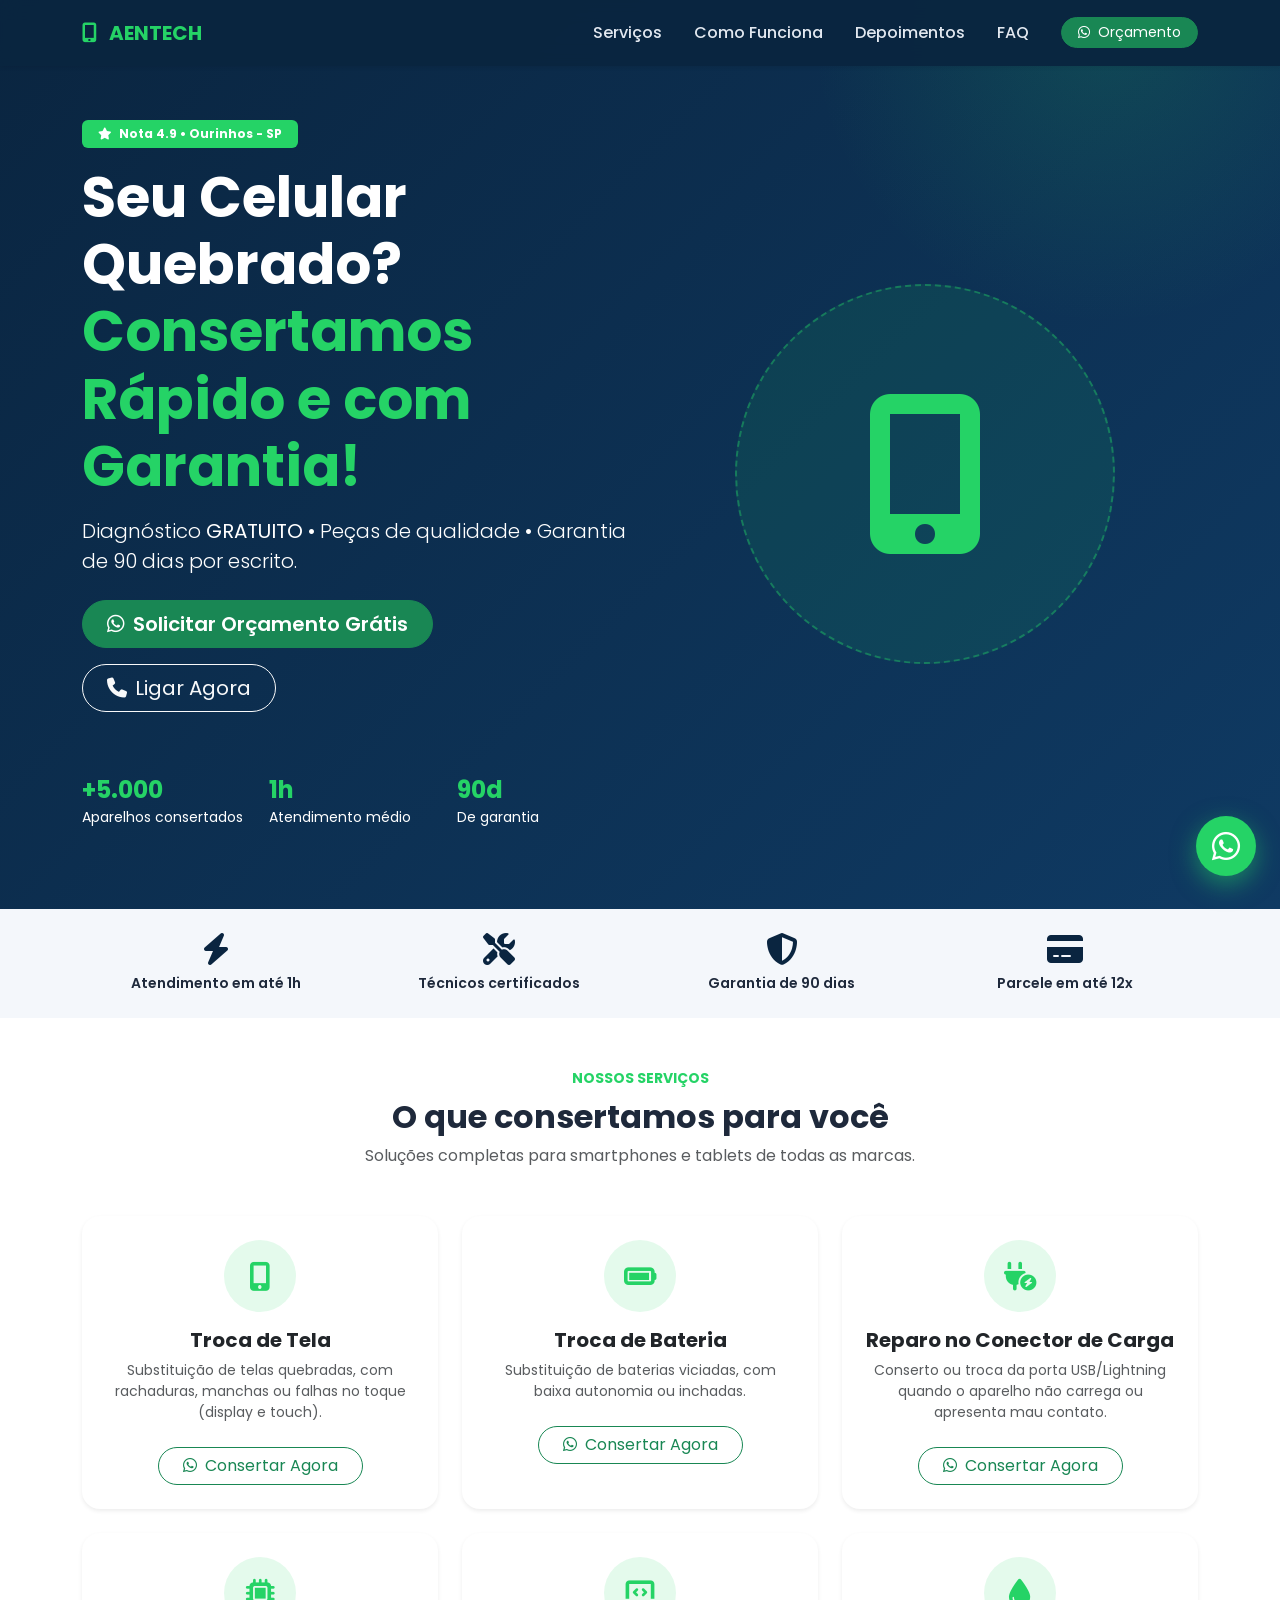
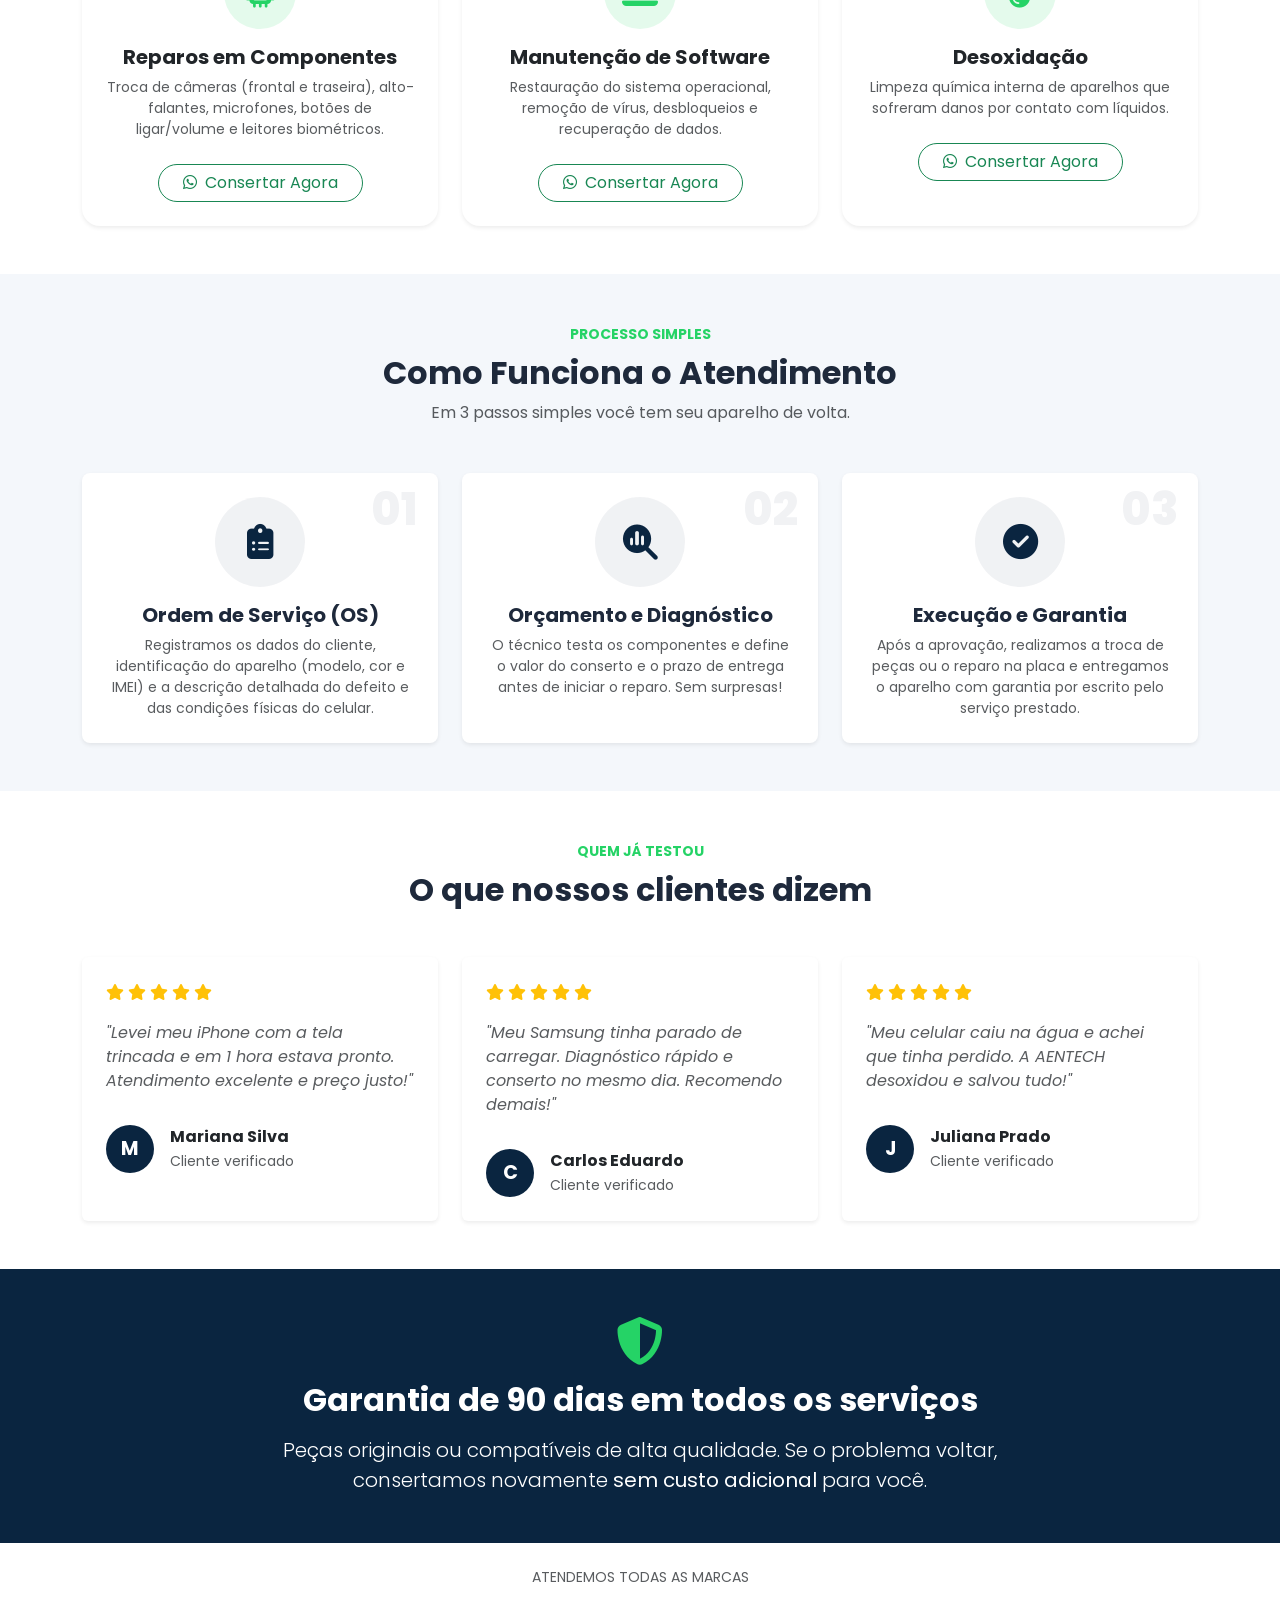
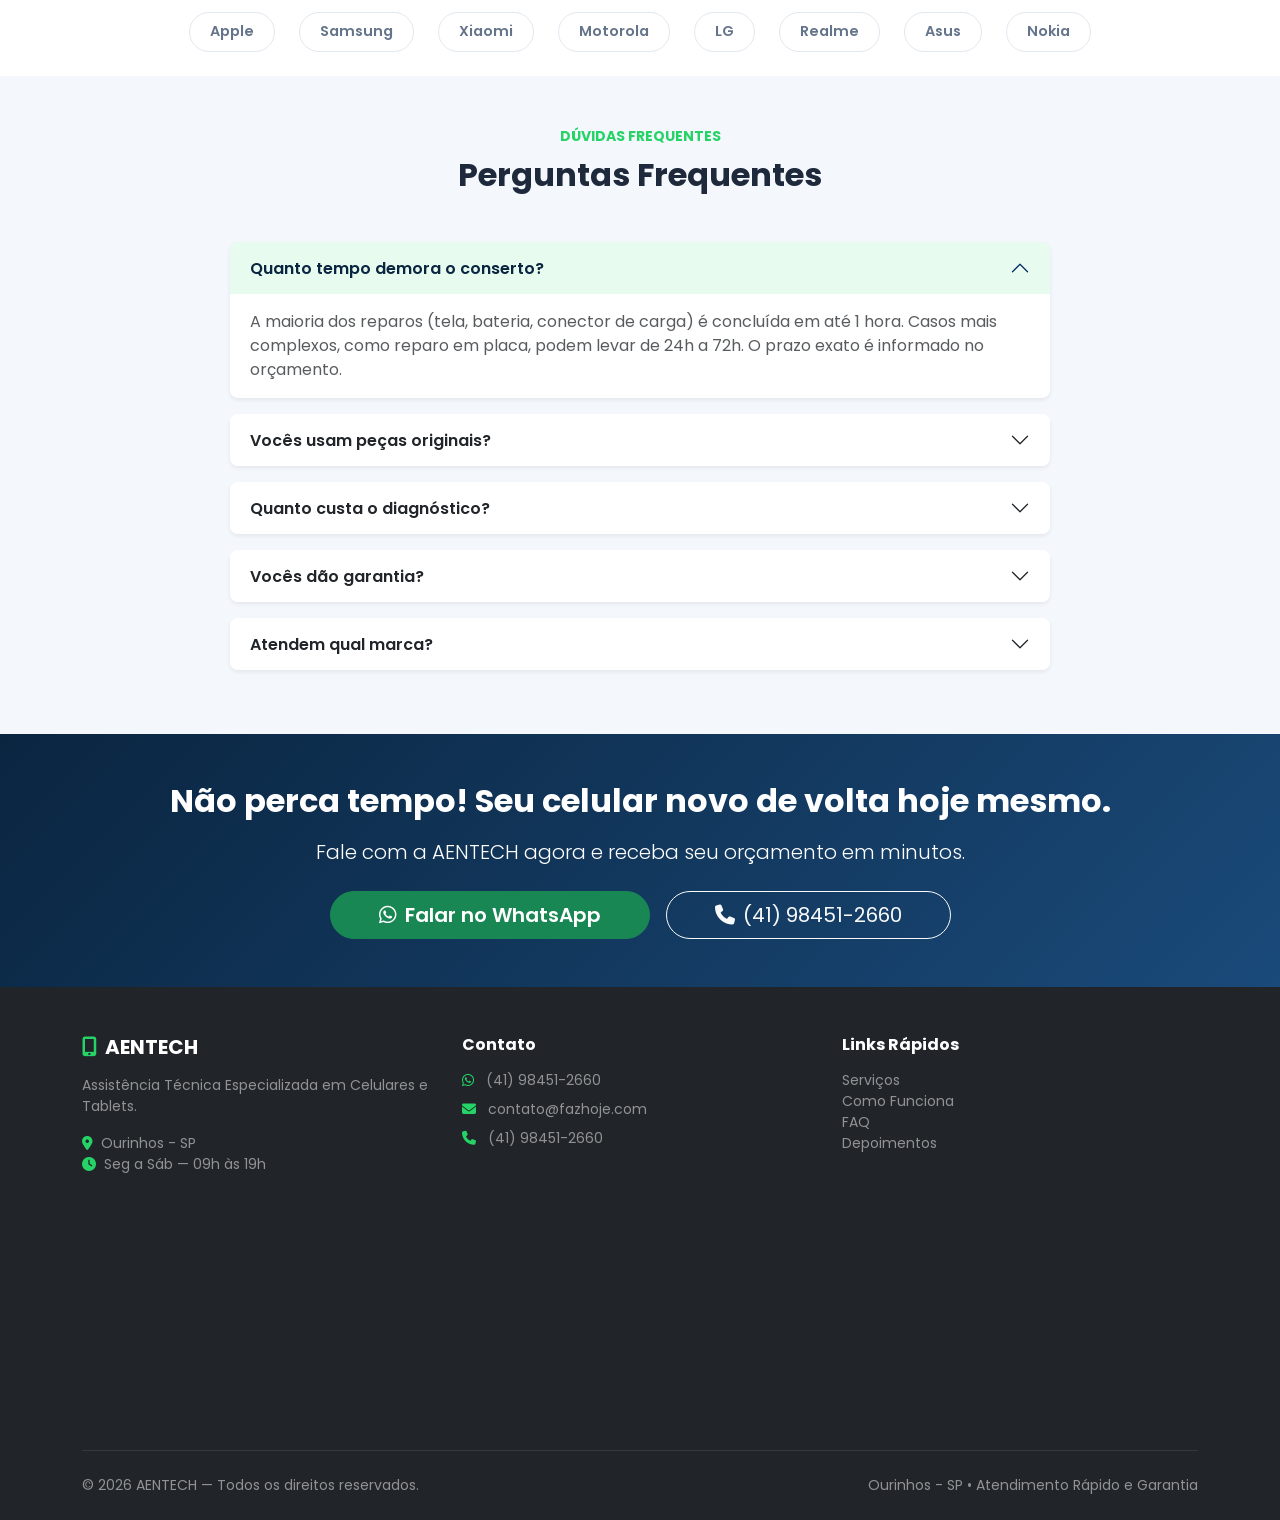
==== index.html @ 378bb0b7 "Refatoração para páginas estáticas simples em HTML5, CSS3 e JavaScript" ====
<!DOCTYPE html>
<html lang="pt-BR">
<head>
    <meta charset="UTF-8">
    <meta name="viewport" content="width=device-width, initial-scale=1.0">
    <title>AENTECH — Assistência Técnica de Celulares em Ourinhos - SP</title>
    <meta name="description" content="Conserto de celulares e tablets em Ourinhos - SP. Troca de tela em até 1h, bateria, conector de carga e reparos com diagnóstico grátis e garantia de 90 dias. Fale no WhatsApp!">
    <meta name="keywords" content="assistência técnica celulares Ourinhos, conserto de celular Ourinhos SP, troca de tela celular Ourinhos, conserto iPhone Ourinhos, conserto Samsung Ourinhos, conserto Motorola Xiaomi Ourinhos, reparo conector carga, desoxidação celular, AENTECH, fazhoje">
    <meta name="author" content="AENTECH">
    <meta name="robots" content="index, follow, max-image-preview:large, max-snippet:-1, max-video-preview:-1">

    <!-- Canonical URL -->
    <link rel="canonical" href="https://fazhoje.com/">

    <!-- Geo Tags para Busca Local -->
    <meta name="geo.region" content="BR-SP">
    <meta name="geo.placename" content="Ourinhos">
    <meta name="geo.position" content="-22.9794;-49.8706">
    <meta name="ICBM" content="-22.9794, -49.8706">

    <!-- Open Graph (WhatsApp, Facebook, LinkedIn) -->
    <meta property="og:type" content="website">
    <meta property="og:site_name" content="AENTECH">
    <meta property="og:title" content="AENTECH — Assistência Técnica de Celulares em Ourinhos - SP">
    <meta property="og:description" content="Conserto de celulares e tablets em Ourinhos - SP. Troca de tela em até 1h, troca de bateria, conector e mais. Diagnóstico grátis e garantia de 90 dias.">
    <meta property="og:url" content="https://fazhoje.com/">
    <meta property="og:locale" content="pt_BR">
    <meta property="og:image" content="https://fazhoje.com/static/og-brand.png">
    <meta property="og:image:secure_url" content="https://fazhoje.com/static/og-brand.png">
    <meta property="og:image:type" content="image/png">
    <meta property="og:image:width" content="1200">
    <meta property="og:image:height" content="630">
    <meta property="og:image:alt" content="AENTECH — Assistência Técnica Especializada em Ourinhos - SP">

    <!-- Twitter Card -->
    <meta name="twitter:card" content="summary_large_image">
    <meta name="twitter:title" content="AENTECH — Assistência Técnica de Celulares em Ourinhos - SP">
    <meta name="twitter:description" content="Conserto de celulares e tablets em Ourinhos - SP. Diagnóstico grátis e garantia de 90 dias por escrito.">
    <meta name="twitter:image" content="https://fazhoje.com/static/og-brand.png">
    <meta name="twitter:image:alt" content="AENTECH — Celulares e Tablets em Ourinhos">

    <!-- Favicon & Mobile Web App Icons -->
    <link rel="shortcut icon" href="./static/favicon.ico" type="image/x-icon">
    <link rel="icon" type="image/png" sizes="32x32" href="./static/favicon-32x32.png">
    <link rel="icon" type="image/png" sizes="16x16" href="./static/favicon-16x16.png">
    <link rel="apple-touch-icon" sizes="180x180" href="./static/apple-touch-icon.png">
    <link rel="manifest" href="./site.webmanifest">
    <meta name="theme-color" content="#0A2540">
    <meta name="apple-mobile-web-app-capable" content="yes">
    <meta name="apple-mobile-web-app-status-bar-style" content="black-translucent">

    <!-- CSS Preconnect & External CDNs -->
    <link rel="preconnect" href="https://fonts.googleapis.com">
    <link rel="preconnect" href="https://fonts.gstatic.com" crossorigin>
    <link rel="preconnect" href="https://cdn.jsdelivr.net">
    <link rel="preconnect" href="https://cdnjs.cloudflare.com">

    <!-- Bootstrap 5 -->
    <link href="https://cdn.jsdelivr.net/npm/bootstrap@5.3.3/dist/css/bootstrap.min.css" rel="stylesheet">
    <!-- Font Awesome -->
    <link rel="stylesheet" href="https://cdnjs.cloudflare.com/ajax/libs/font-awesome/6.5.2/css/all.min.css">
    <!-- Google Fonts -->
    <link href="https://fonts.googleapis.com/css2?family=Poppins:wght@300;400;500;600;700;800&display=swap" rel="stylesheet">
    <!-- CSS custom -->
    <link rel="stylesheet" href="./static/css/style.css">

    <!-- Schema.org JSON-LD para SEO Estruturado (LocalBusiness + FAQPage) -->
    <script type="application/ld+json">
    {
      "@context": "https://schema.org",
      "@graph": [
        {
          "@type": "LocalBusiness",
          "@id": "https://fazhoje.com/#localbusiness",
          "name": "AENTECH",
          "alternateName": "AENTECH Assistência Técnica",
          "url": "https://fazhoje.com/",
          "logo": "https://fazhoje.com/static/og-brand.png",
          "image": "https://fazhoje.com/static/og-brand.png",
          "description": "Assistência técnica especializada em conserto e manutenção de celulares e tablets em Ourinhos - SP. Troca de tela, bateria, conector de carga e reparos com garantia de 90 dias.",
          "telephone": "+5541984512660",
          "email": "contato@fazhoje.com",
          "priceRange": "$$",
          "address": {
            "@type": "PostalAddress",
            "addressLocality": "Ourinhos",
            "addressRegion": "SP",
            "addressCountry": "BR"
          },
          "geo": {
            "@type": "GeoCoordinates",
            "latitude": -22.9794,
            "longitude": -49.8706
          },
          "openingHoursSpecification": [
            {
              "@type": "OpeningHoursSpecification",
              "dayOfWeek": ["Monday", "Tuesday", "Wednesday", "Thursday", "Friday", "Saturday"],
              "opens": "09:00",
              "closes": "19:00"
            }
          ],
          "aggregateRating": {
            "@type": "AggregateRating",
            "ratingValue": "4.9",
            "reviewCount": "127",
            "bestRating": "5",
            "worstRating": "1"
          },
          "makesOffer": [
            {
              "@type": "Offer",
              "itemOffered": {
                "@type": "Service",
                "name": "Troca de Tela",
                "description": "Substituição de telas quebradas, com rachaduras, manchas ou falhas no toque (display e touch)."
              }
            },
            {
              "@type": "Offer",
              "itemOffered": {
                "@type": "Service",
                "name": "Troca de Bateria",
                "description": "Substituição de baterias viciadas, com baixa autonomia ou inchadas."
              }
            },
            {
              "@type": "Offer",
              "itemOffered": {
                "@type": "Service",
                "name": "Reparo no Conector de Carga",
                "description": "Conserto ou troca da porta USB/Lightning quando o aparelho não carrega ou apresenta mau contato."
              }
            },
            {
              "@type": "Offer",
              "itemOffered": {
                "@type": "Service",
                "name": "Reparos em Componentes",
                "description": "Troca de câmeras (frontal e traseira), alto-falantes, microfones, botões de ligar/volume e leitores biométricos."
              }
            },
            {
              "@type": "Offer",
              "itemOffered": {
                "@type": "Service",
                "name": "Manutenção de Software",
                "description": "Restauração do sistema operacional, remoção de vírus, desbloqueios e recuperação de dados."
              }
            },
            {
              "@type": "Offer",
              "itemOffered": {
                "@type": "Service",
                "name": "Desoxidação",
                "description": "Limpeza química interna de aparelhos que sofreram danos por contato com líquidos."
              }
            }
          ]
        },
        {
          "@type": "FAQPage",
          "@id": "https://fazhoje.com/#faq",
          "mainEntity": [
            {
              "@type": "Question",
              "name": "Quanto tempo demora o conserto?",
              "acceptedAnswer": {
                "@type": "Answer",
                "text": "A maioria dos reparos (tela, bateria, conector de carga) é concluída em até 1 hora. Casos mais complexos, como reparo em placa, podem levar de 24h a 72h. O prazo exato é informado no orçamento."
              }
            },
            {
              "@type": "Question",
              "name": "Vocês usam peças originais?",
              "acceptedAnswer": {
                "@type": "Answer",
                "text": "Trabalhamos com peças originais e compatíveis de alta qualidade. Você escolhe a melhor opção para o seu bolso durante o orçamento — sempre com transparência."
              }
            },
            {
              "@type": "Question",
              "name": "Quanto custa o diagnóstico?",
              "acceptedAnswer": {
                "@type": "Answer",
                "text": "O diagnóstico é GRATUITO. Só cobramos pelo reparo após sua aprovação do orçamento."
              }
            },
            {
              "@type": "Question",
              "name": "Vocês dão garantia?",
              "acceptedAnswer": {
                "@type": "Answer",
                "text": "Sim! Todos os serviços têm 90 dias de garantia por escrito. Se o problema voltar, consertamos novamente sem custo."
              }
            },
            {
              "@type": "Question",
              "name": "Atendem qual marca?",
              "acceptedAnswer": {
                "@type": "Answer",
                "text": "Atendemos todas as marcas: Apple, Samsung, Xiaomi, Motorola, LG, Realme, Asus e outras."
              }
            }
          ]
        }
      ]
    }
    </script>
</head>
<body>

<!-- ================= NAVBAR ================= -->
<header>
    <nav class="navbar navbar-expand-lg navbar-dark fixed-top shadow-sm" id="mainNav" aria-label="Navegação Principal">
        <div class="container">
            <a class="navbar-brand fw-bold" href="#home" aria-label="AENTECH Início">
                <i class="fas fa-mobile-screen-button text-brand-accent me-2" aria-hidden="true"></i>
                <span class="text-brand-accent">AENTECH</span>
            </a>
            <button class="navbar-toggler" type="button" data-bs-toggle="collapse" data-bs-target="#navMenu" aria-controls="navMenu" aria-expanded="false" aria-label="Alternar navegação">
                <span class="navbar-toggler-icon"></span>
            </button>
            <div class="collapse navbar-collapse" id="navMenu">
                <ul class="navbar-nav ms-auto mb-2 mb-lg-0 align-items-lg-center">
                    <li class="nav-item"><a class="nav-link" href="#servicos">Serviços</a></li>
                    <li class="nav-item"><a class="nav-link" href="#como-funciona">Como Funciona</a></li>
                    <li class="nav-item"><a class="nav-link" href="#depoimentos">Depoimentos</a></li>
                    <li class="nav-item"><a class="nav-link" href="#faq">FAQ</a></li>
                    <li class="nav-item ms-lg-3">
                        <a href="https://wa.me/5541984512660?text=Olá%20AENTECH!%20Preciso%20de%20um%20orçamento."
                           class="btn btn-success btn-sm rounded-pill px-3" target="_blank" rel="noopener noreferrer">
                            <i class="fab fa-whatsapp me-1" aria-hidden="true"></i> Orçamento
                        </a>
                    </li>
                </ul>
            </div>
        </div>
    </nav>
</header>

<main>
    <!-- ================= HERO ================= -->
    <section id="home" class="hero-section d-flex align-items-center">
        <div class="container">
            <div class="row align-items-center">
                <div class="col-lg-6 text-white hero-content">
                    <span class="badge bg-brand-accent mb-3 px-3 py-2">
                        <i class="fas fa-star me-1" aria-hidden="true"></i> Nota 4.9 • Ourinhos - SP
                    </span>
                    <h1 class="display-4 fw-bold mb-3">
                        Seu Celular Quebrado?<br>
                        <span class="text-brand-accent">Consertamos Rápido e com Garantia!</span>
                    </h1>
                    <p class="lead mb-4">
                        Diagnóstico <strong>GRATUITO</strong> • Peças de qualidade • Garantia de 90 dias por escrito.
                    </p>
                    <div class="d-flex flex-wrap gap-3">
                        <a href="https://wa.me/5541984512660?text=Olá%20AENTECH!%20Quero%20um%20orçamento%20grátis."
                           class="btn btn-success btn-lg rounded-pill px-4 fw-semibold" target="_blank" rel="noopener noreferrer">
                            <i class="fab fa-whatsapp me-2" aria-hidden="true"></i>Solicitar Orçamento Grátis
                        </a>
                        <a href="tel:+5541984512660" class="btn btn-outline-light btn-lg rounded-pill px-4">
                            <i class="fas fa-phone me-2" aria-hidden="true"></i>Ligar Agora
                        </a>
                    </div>
                    <div class="row mt-5 g-3 text-center text-md-start">
                        <div class="col-4">
                            <h4 class="fw-bold text-brand-accent mb-0">+5.000</h4>
                            <small>Aparelhos consertados</small>
                        </div>
                        <div class="col-4">
                            <h4 class="fw-bold text-brand-accent mb-0">1h</h4>
                            <small>Atendimento médio</small>
                        </div>
                        <div class="col-4">
                            <h4 class="fw-bold text-brand-accent mb-0">90d</h4>
                            <small>De garantia</small>
                        </div>
                    </div>
                </div>
                <div class="col-lg-6 text-center hero-illustration d-none d-lg-block">
                    <div class="hero-circle">
                        <i class="fas fa-mobile-screen-button" aria-hidden="true"></i>
                    </div>
                </div>
            </div>
        </div>
    </section>

    <!-- ================= BARRA DE DIFERENCIAIS ================= -->
    <section class="py-4 bg-brand-light">
        <div class="container">
            <div class="row text-center g-3">
                <div class="col-6 col-md-3">
                    <i class="fas fa-bolt fa-2x text-brand-primary mb-2" aria-hidden="true"></i>
                    <p class="mb-0 fw-semibold small">Atendimento em até 1h</p>
                </div>
                <div class="col-6 col-md-3">
                    <i class="fas fa-screwdriver-wrench fa-2x text-brand-primary mb-2" aria-hidden="true"></i>
                    <p class="mb-0 fw-semibold small">Técnicos certificados</p>
                </div>
                <div class="col-6 col-md-3">
                    <i class="fas fa-shield-halved fa-2x text-brand-primary mb-2" aria-hidden="true"></i>
                    <p class="mb-0 fw-semibold small">Garantia de 90 dias</p>
                </div>
                <div class="col-6 col-md-3">
                    <i class="fas fa-credit-card fa-2x text-brand-primary mb-2" aria-hidden="true"></i>
                    <p class="mb-0 fw-semibold small">Parcele em até 12x</p>
                </div>
            </div>
        </div>
    </section>

    <!-- ================= SERVIÇOS ================= -->
    <section id="servicos" class="py-5">
        <div class="container">
            <div class="text-center mb-5">
                <span class="text-brand-accent fw-bold text-uppercase small">Nossos Serviços</span>
                <h2 class="fw-bold mt-2">O que consertamos para você</h2>
                <p class="text-muted">Soluções completas para smartphones e tablets de todas as marcas.</p>
            </div>
            <div class="row g-4">
                <!-- Serviço 1 -->
                <div class="col-md-6 col-lg-4">
                    <div class="card service-card h-100 border-0 shadow-sm">
                        <div class="card-body p-4 text-center">
                            <div class="icon-circle mb-3 mx-auto">
                                <i class="fas fa-mobile-screen-button" aria-hidden="true"></i>
                            </div>
                            <h3 class="h5 fw-bold mb-2">Troca de Tela</h3>
                            <p class="text-muted small mb-4">Substituição de telas quebradas, com rachaduras, manchas ou falhas no toque (display e touch).</p>
                            <a href="https://wa.me/5541984512660?text=Ol%C3%A1%20AENTECH!%20Preciso%20trocar%20a%20tela%20do%20meu%20celular."
                               class="btn btn-outline-success rounded-pill px-4" target="_blank" rel="noopener noreferrer">
                                <i class="fab fa-whatsapp me-1" aria-hidden="true"></i> Consertar Agora
                            </a>
                        </div>
                    </div>
                </div>

                <!-- Serviço 2 -->
                <div class="col-md-6 col-lg-4">
                    <div class="card service-card h-100 border-0 shadow-sm">
                        <div class="card-body p-4 text-center">
                            <div class="icon-circle mb-3 mx-auto">
                                <i class="fas fa-battery-full" aria-hidden="true"></i>
                            </div>
                            <h3 class="h5 fw-bold mb-2">Troca de Bateria</h3>
                            <p class="text-muted small mb-4">Substituição de baterias viciadas, com baixa autonomia ou inchadas.</p>
                            <a href="https://wa.me/5541984512660?text=Ol%C3%A1%20AENTECH!%20Preciso%20trocar%20a%20bateria%20do%20meu%20celular."
                               class="btn btn-outline-success rounded-pill px-4" target="_blank" rel="noopener noreferrer">
                                <i class="fab fa-whatsapp me-1" aria-hidden="true"></i> Consertar Agora
                            </a>
                        </div>
                    </div>
                </div>

                <!-- Serviço 3 -->
                <div class="col-md-6 col-lg-4">
                    <div class="card service-card h-100 border-0 shadow-sm">
                        <div class="card-body p-4 text-center">
                            <div class="icon-circle mb-3 mx-auto">
                                <i class="fas fa-plug-circle-bolt" aria-hidden="true"></i>
                            </div>
                            <h3 class="h5 fw-bold mb-2">Reparo no Conector de Carga</h3>
                            <p class="text-muted small mb-4">Conserto ou troca da porta USB/Lightning quando o aparelho não carrega ou apresenta mau contato.</p>
                            <a href="https://wa.me/5541984512660?text=Ol%C3%A1%20AENTECH!%20Meu%20celular%20n%C3%A3o%20est%C3%A1%20carregando%20direito."
                               class="btn btn-outline-success rounded-pill px-4" target="_blank" rel="noopener noreferrer">
                                <i class="fab fa-whatsapp me-1" aria-hidden="true"></i> Consertar Agora
                            </a>
                        </div>
                    </div>
                </div>

                <!-- Serviço 4 -->
                <div class="col-md-6 col-lg-4">
                    <div class="card service-card h-100 border-0 shadow-sm">
                        <div class="card-body p-4 text-center">
                            <div class="icon-circle mb-3 mx-auto">
                                <i class="fas fa-microchip" aria-hidden="true"></i>
                            </div>
                            <h3 class="h5 fw-bold mb-2">Reparos em Componentes</h3>
                            <p class="text-muted small mb-4">Troca de câmeras (frontal e traseira), alto-falantes, microfones, botões de ligar/volume e leitores biométricos.</p>
                            <a href="https://wa.me/5541984512660?text=Ol%C3%A1%20AENTECH!%20Preciso%20de%20reparo%20em%20um%20componente%20do%20meu%20celular."
                               class="btn btn-outline-success rounded-pill px-4" target="_blank" rel="noopener noreferrer">
                                <i class="fab fa-whatsapp me-1" aria-hidden="true"></i> Consertar Agora
                            </a>
                        </div>
                    </div>
                </div>

                <!-- Serviço 5 -->
                <div class="col-md-6 col-lg-4">
                    <div class="card service-card h-100 border-0 shadow-sm">
                        <div class="card-body p-4 text-center">
                            <div class="icon-circle mb-3 mx-auto">
                                <i class="fas fa-laptop-code" aria-hidden="true"></i>
                            </div>
                            <h3 class="h5 fw-bold mb-2">Manutenção de Software</h3>
                            <p class="text-muted small mb-4">Restauração do sistema operacional, remoção de vírus, desbloqueios e recuperação de dados.</p>
                            <a href="https://wa.me/5541984512660?text=Ol%C3%A1%20AENTECH!%20Preciso%20de%20manuten%C3%A7%C3%A3o%20de%20software%20no%20meu%20celular."
                               class="btn btn-outline-success rounded-pill px-4" target="_blank" rel="noopener noreferrer">
                                <i class="fab fa-whatsapp me-1" aria-hidden="true"></i> Consertar Agora
                            </a>
                        </div>
                    </div>
                </div>

                <!-- Serviço 6 -->
                <div class="col-md-6 col-lg-4">
                    <div class="card service-card h-100 border-0 shadow-sm">
                        <div class="card-body p-4 text-center">
                            <div class="icon-circle mb-3 mx-auto">
                                <i class="fas fa-droplet" aria-hidden="true"></i>
                            </div>
                            <h3 class="h5 fw-bold mb-2">Desoxidação</h3>
                            <p class="text-muted small mb-4">Limpeza química interna de aparelhos que sofreram danos por contato com líquidos.</p>
                            <a href="https://wa.me/5541984512660?text=Ol%C3%A1%20AENTECH!%20Meu%20celular%20molhou,%20preciso%20de%20desoxida%C3%A7%C3%A3o."
                               class="btn btn-outline-success rounded-pill px-4" target="_blank" rel="noopener noreferrer">
                                <i class="fab fa-whatsapp me-1" aria-hidden="true"></i> Consertar Agora
                            </a>
                        </div>
                    </div>
                </div>
            </div>
        </div>
    </section>

    <!-- ================= COMO FUNCIONA ================= -->
    <section id="como-funciona" class="py-5 bg-brand-light">
        <div class="container">
            <div class="text-center mb-5">
                <span class="text-brand-accent fw-bold text-uppercase small">Processo Simples</span>
                <h2 class="fw-bold mt-2">Como Funciona o Atendimento</h2>
                <p class="text-muted">Em 3 passos simples você tem seu aparelho de volta.</p>
            </div>
            <div class="row g-4 position-relative">
                <div class="col-md-4">
                    <div class="step-card text-center p-4 h-100 bg-white rounded-3 shadow-sm position-relative">
                        <div class="step-number" aria-hidden="true">01</div>
                        <div class="icon-circle-lg mb-3 mx-auto">
                            <i class="fas fa-clipboard-list" aria-hidden="true"></i>
                        </div>
                        <h3 class="h5 fw-bold mb-2">Ordem de Serviço (OS)</h3>
                        <p class="text-muted small mb-0">Registramos os dados do cliente, identificação do aparelho (modelo, cor e IMEI) e a descrição detalhada do defeito e das condições físicas do celular.</p>
                    </div>
                </div>
                <div class="col-md-4">
                    <div class="step-card text-center p-4 h-100 bg-white rounded-3 shadow-sm position-relative">
                        <div class="step-number" aria-hidden="true">02</div>
                        <div class="icon-circle-lg mb-3 mx-auto">
                            <i class="fas fa-magnifying-glass-chart" aria-hidden="true"></i>
                        </div>
                        <h3 class="h5 fw-bold mb-2">Orçamento e Diagnóstico</h3>
                        <p class="text-muted small mb-0">O técnico testa os componentes e define o valor do conserto e o prazo de entrega antes de iniciar o reparo. Sem surpresas!</p>
                    </div>
                </div>
                <div class="col-md-4">
                    <div class="step-card text-center p-4 h-100 bg-white rounded-3 shadow-sm position-relative">
                        <div class="step-number" aria-hidden="true">03</div>
                        <div class="icon-circle-lg mb-3 mx-auto">
                            <i class="fas fa-circle-check" aria-hidden="true"></i>
                        </div>
                        <h3 class="h5 fw-bold mb-2">Execução e Garantia</h3>
                        <p class="text-muted small mb-0">Após a aprovação, realizamos a troca de peças ou o reparo na placa e entregamos o aparelho com garantia por escrito pelo serviço prestado.</p>
                    </div>
                </div>
            </div>
        </div>
    </section>

    <!-- ================= DEPOIMENTOS ================= -->
    <section id="depoimentos" class="py-5">
        <div class="container">
            <div class="text-center mb-5">
                <span class="text-brand-accent fw-bold text-uppercase small">Quem já testou</span>
                <h2 class="fw-bold mt-2">O que nossos clientes dizem</h2>
            </div>
            <div class="row g-4">
                <div class="col-md-4">
                    <div class="card border-0 shadow-sm h-100 p-4">
                        <div class="mb-3 text-warning" aria-label="Avaliação 5 estrelas">
                            <i class="fas fa-star" aria-hidden="true"></i>
                            <i class="fas fa-star" aria-hidden="true"></i>
                            <i class="fas fa-star" aria-hidden="true"></i>
                            <i class="fas fa-star" aria-hidden="true"></i>
                            <i class="fas fa-star" aria-hidden="true"></i>
                        </div>
                        <p class="text-muted fst-italic">"Levei meu iPhone com a tela trincada e em 1 hora estava pronto. Atendimento excelente e preço justo!"</p>
                        <div class="d-flex align-items-center mt-3">
                            <div class="avatar-circle me-3">M</div>
                            <div>
                                <strong class="d-block">Mariana Silva</strong>
                                <small class="text-muted">Cliente verificado</small>
                            </div>
                        </div>
                    </div>
                </div>
                <div class="col-md-4">
                    <div class="card border-0 shadow-sm h-100 p-4">
                        <div class="mb-3 text-warning" aria-label="Avaliação 5 estrelas">
                            <i class="fas fa-star" aria-hidden="true"></i>
                            <i class="fas fa-star" aria-hidden="true"></i>
                            <i class="fas fa-star" aria-hidden="true"></i>
                            <i class="fas fa-star" aria-hidden="true"></i>
                            <i class="fas fa-star" aria-hidden="true"></i>
                        </div>
                        <p class="text-muted fst-italic">"Meu Samsung tinha parado de carregar. Diagnóstico rápido e conserto no mesmo dia. Recomendo demais!"</p>
                        <div class="d-flex align-items-center mt-3">
                            <div class="avatar-circle me-3">C</div>
                            <div>
                                <strong class="d-block">Carlos Eduardo</strong>
                                <small class="text-muted">Cliente verificado</small>
                            </div>
                        </div>
                    </div>
                </div>
                <div class="col-md-4">
                    <div class="card border-0 shadow-sm h-100 p-4">
                        <div class="mb-3 text-warning" aria-label="Avaliação 5 estrelas">
                            <i class="fas fa-star" aria-hidden="true"></i>
                            <i class="fas fa-star" aria-hidden="true"></i>
                            <i class="fas fa-star" aria-hidden="true"></i>
                            <i class="fas fa-star" aria-hidden="true"></i>
                            <i class="fas fa-star" aria-hidden="true"></i>
                        </div>
                        <p class="text-muted fst-italic">"Meu celular caiu na água e achei que tinha perdido. A AENTECH desoxidou e salvou tudo!"</p>
                        <div class="d-flex align-items-center mt-3">
                            <div class="avatar-circle me-3">J</div>
                            <div>
                                <strong class="d-block">Juliana Prado</strong>
                                <small class="text-muted">Cliente verificado</small>
                            </div>
                        </div>
                    </div>
                </div>
            </div>
        </div>
    </section>

    <!-- ================= GARANTIA ================= -->
    <section class="py-5 bg-brand-primary text-white">
        <div class="container text-center">
            <i class="fas fa-shield-halved fa-3x text-brand-accent mb-3" aria-hidden="true"></i>
            <h2 class="fw-bold mb-3">Garantia de 90 dias em todos os serviços</h2>
            <p class="lead mb-0 mx-auto" style="max-width: 720px;">
                Peças originais ou compatíveis de alta qualidade. Se o problema voltar, consertamos novamente
                <strong>sem custo adicional</strong> para você.
            </p>
        </div>
    </section>

    <!-- ================= MARCAS ================= -->
    <section class="py-4" aria-label="Marcas atendidas">
        <div class="container">
            <p class="text-center text-muted small text-uppercase mb-4">Atendemos todas as marcas</p>
            <div class="d-flex flex-wrap justify-content-center gap-4">
                <span class="brand-pill">Apple</span>
                <span class="brand-pill">Samsung</span>
                <span class="brand-pill">Xiaomi</span>
                <span class="brand-pill">Motorola</span>
                <span class="brand-pill">LG</span>
                <span class="brand-pill">Realme</span>
                <span class="brand-pill">Asus</span>
                <span class="brand-pill">Nokia</span>
            </div>
        </div>
    </section>

    <!-- ================= FAQ ================= -->
    <section id="faq" class="py-5 bg-brand-light">
        <div class="container">
            <div class="text-center mb-5">
                <span class="text-brand-accent fw-bold text-uppercase small">Dúvidas Frequentes</span>
                <h2 class="fw-bold mt-2">Perguntas Frequentes</h2>
            </div>
            <div class="accordion mx-auto" id="faqAccordion" style="max-width: 820px;">
                <div class="accordion-item border-0 shadow-sm mb-3 rounded-3 overflow-hidden">
                    <h3 class="accordion-header" id="headingOne">
                        <button class="accordion-button fw-semibold" type="button" data-bs-toggle="collapse" data-bs-target="#faq1" aria-expanded="true" aria-controls="faq1">
                            Quanto tempo demora o conserto?
                        </button>
                    </h3>
                    <div id="faq1" class="accordion-collapse collapse show" aria-labelledby="headingOne" data-bs-parent="#faqAccordion">
                        <div class="accordion-body text-muted">
                            A maioria dos reparos (tela, bateria, conector de carga) é concluída em até 1 hora. Casos mais complexos, como reparo em placa, podem levar de 24h a 72h. O prazo exato é informado no orçamento.
                        </div>
                    </div>
                </div>

                <div class="accordion-item border-0 shadow-sm mb-3 rounded-3 overflow-hidden">
                    <h3 class="accordion-header" id="headingTwo">
                        <button class="accordion-button collapsed fw-semibold" type="button" data-bs-toggle="collapse" data-bs-target="#faq2" aria-expanded="false" aria-controls="faq2">
                            Vocês usam peças originais?
                        </button>
                    </h3>
                    <div id="faq2" class="accordion-collapse collapse" aria-labelledby="headingTwo" data-bs-parent="#faqAccordion">
                        <div class="accordion-body text-muted">
                            Trabalhamos com peças originais e compatíveis de alta qualidade. Você escolhe a melhor opção para o seu bolso durante o orçamento — sempre com transparência.
                        </div>
                    </div>
                </div>

                <div class="accordion-item border-0 shadow-sm mb-3 rounded-3 overflow-hidden">
                    <h3 class="accordion-header" id="headingThree">
                        <button class="accordion-button collapsed fw-semibold" type="button" data-bs-toggle="collapse" data-bs-target="#faq3" aria-expanded="false" aria-controls="faq3">
                            Quanto custa o diagnóstico?
                        </button>
                    </h3>
                    <div id="faq3" class="accordion-collapse collapse" aria-labelledby="headingThree" data-bs-parent="#faqAccordion">
                        <div class="accordion-body text-muted">
                            O diagnóstico é GRATUITO. Só cobramos pelo reparo após sua aprovação do orçamento.
                        </div>
                    </div>
                </div>

                <div class="accordion-item border-0 shadow-sm mb-3 rounded-3 overflow-hidden">
                    <h3 class="accordion-header" id="headingFour">
                        <button class="accordion-button collapsed fw-semibold" type="button" data-bs-toggle="collapse" data-bs-target="#faq4" aria-expanded="false" aria-controls="faq4">
                            Vocês dão garantia?
                        </button>
                    </h3>
                    <div id="faq4" class="accordion-collapse collapse" aria-labelledby="headingFour" data-bs-parent="#faqAccordion">
                        <div class="accordion-body text-muted">
                            Sim! Todos os serviços têm 90 dias de garantia por escrito. Se o problema voltar, consertamos novamente sem custo.
                        </div>
                    </div>
                </div>

                <div class="accordion-item border-0 shadow-sm mb-3 rounded-3 overflow-hidden">
                    <h3 class="accordion-header" id="headingFive">
                        <button class="accordion-button collapsed fw-semibold" type="button" data-bs-toggle="collapse" data-bs-target="#faq5" aria-expanded="false" aria-controls="faq5">
                            Atendem qual marca?
                        </button>
                    </h3>
                    <div id="faq5" class="accordion-collapse collapse" aria-labelledby="headingFive" data-bs-parent="#faqAccordion">
                        <div class="accordion-body text-muted">
                            Atendemos todas as marcas: Apple, Samsung, Xiaomi, Motorola, LG, Realme, Asus e outras.
                        </div>
                    </div>
                </div>
            </div>
        </div>
    </section>

    <!-- ================= CTA FINAL ================= -->
    <section class="py-5 cta-final text-white">
        <div class="container text-center">
            <h2 class="fw-bold mb-3">Não perca tempo! Seu celular novo de volta hoje mesmo.</h2>
            <p class="lead mb-4">Fale com a AENTECH agora e receba seu orçamento em minutos.</p>
            <div class="d-flex flex-wrap justify-content-center gap-3">
                <a href="https://wa.me/5541984512660?text=Olá%20AENTECH!%20Quero%20um%20orçamento."
                   class="btn btn-success btn-lg rounded-pill px-5 fw-semibold" target="_blank" rel="noopener noreferrer">
                    <i class="fab fa-whatsapp me-2" aria-hidden="true"></i>Falar no WhatsApp
                </a>
                <a href="tel:+5541984512660" class="btn btn-outline-light btn-lg rounded-pill px-5">
                    <i class="fas fa-phone me-2" aria-hidden="true"></i>(41) 98451-2660
                </a>
            </div>
        </div>
    </section>
</main>

<!-- ================= RODAPÉ ================= -->
<footer class="pt-5 pb-4 bg-dark text-white-50">
    <div class="container">
        <div class="row g-4">
            <div class="col-md-4">
                <h4 class="text-white fw-bold h5">
                    <i class="fas fa-mobile-screen-button text-brand-accent me-2" aria-hidden="true"></i>AENTECH
                </h4>
                <p class="small mt-3">Assistência Técnica Especializada em Celulares e Tablets.</p>
                <p class="small mb-0"><i class="fas fa-map-marker-alt me-2 text-brand-accent" aria-hidden="true"></i>Ourinhos - SP</p>
                <p class="small mb-0"><i class="fas fa-clock me-2 text-brand-accent" aria-hidden="true"></i>Seg a Sáb — 09h às 19h</p>
            </div>
            <div class="col-md-4">
                <h4 class="text-white fw-bold mb-3 h6">Contato</h4>
                <p class="small mb-2">
                    <i class="fab fa-whatsapp me-2 text-brand-accent" aria-hidden="true"></i>
                    <a href="https://wa.me/5541984512660" class="text-white-50 text-decoration-none" target="_blank" rel="noopener noreferrer">
                        (41) 98451-2660
                    </a>
                </p>
                <p class="small mb-2">
                    <i class="fas fa-envelope me-2 text-brand-accent" aria-hidden="true"></i>
                    <a href="mailto:contato@fazhoje.com" class="text-white-50 text-decoration-none">contato@fazhoje.com</a>
                </p>
                <p class="small mb-0">
                    <i class="fas fa-phone me-2 text-brand-accent" aria-hidden="true"></i>
                    <a href="tel:+5541984512660" class="text-white-50 text-decoration-none">(41) 98451-2660</a>
                </p>
            </div>
            <div class="col-md-4">
                <h4 class="text-white fw-bold mb-3 h6">Links Rápidos</h4>
                <ul class="list-unstyled small">
                    <li><a href="#servicos" class="text-white-50 text-decoration-none">Serviços</a></li>
                    <li><a href="#como-funciona" class="text-white-50 text-decoration-none">Como Funciona</a></li>
                    <li><a href="#faq" class="text-white-50 text-decoration-none">FAQ</a></li>
                    <li><a href="#depoimentos" class="text-white-50 text-decoration-none">Depoimentos</a></li>
                </ul>
            </div>
        </div>

        <!-- Mapa -->
        <div class="mt-4 rounded-3 overflow-hidden">
            <iframe
                src="https://www.google.com/maps?q=Ourinhos,SP&output=embed"
                width="100%" height="220" style="border:0;" loading="lazy"
                referrerpolicy="no-referrer-when-downgrade" title="Localização AENTECH Ourinhos SP"></iframe>
        </div>

        <hr class="border-secondary my-4">
        <div class="d-flex flex-wrap justify-content-between small">
            <span>© <span id="currentYear">2026</span> AENTECH — Todos os direitos reservados.</span>
            <span>Ourinhos - SP • Atendimento Rápido e Garantia</span>
        </div>
    </div>
</footer>

<!-- Botão flutuante WhatsApp -->
<a href="https://wa.me/5541984512660?text=Olá%20AENTECH!%20Preciso%20de%20ajuda."
   class="whatsapp-float" aria-label="Falar no WhatsApp" target="_blank" rel="noopener noreferrer">
    <i class="fab fa-whatsapp" aria-hidden="true"></i>
</a>

<!-- Scripts -->
<script src="https://cdn.jsdelivr.net/npm/bootstrap@5.3.3/dist/js/bootstrap.bundle.min.js"></script>
<script src="./static/js/main.js"></script>
<script>
    // Atualiza automaticamente o ano no rodapé
    const yearSpan = document.getElementById('currentYear');
    if (yearSpan) {
        yearSpan.textContent = new Date().getFullYear();
    }
</script>
</body>
</html>
---- static/css/style.css ----
:root {
    --brand-primary: #0A2540;
    --brand-accent: #25D366;
    --brand-light: #f4f7fb;
    --brand-dark: #061a2e;
}

* { scroll-behavior: smooth; }

body {
    font-family: 'Poppins', system-ui, -apple-system, sans-serif;
    color: #1e293b;
    overflow-x: hidden;
}

.text-brand-primary { color: var(--brand-primary) !important; }
.text-brand-accent { color: var(--brand-accent) !important; }
.bg-brand-primary { background-color: var(--brand-primary) !important; }
.bg-brand-accent { background-color: var(--brand-accent) !important; }
.bg-brand-light { background-color: var(--brand-light) !important; }

/* ---------- Navbar ---------- */
#mainNav {
    background-color: rgba(10, 37, 64, 0.95);
    backdrop-filter: blur(10px);
    padding: 0.8rem 0;
    transition: all .3s ease;
}
#mainNav .nav-link {
    color: #e2e8f0;
    font-weight: 500;
    padding: 0.5rem 1rem;
    transition: color .2s;
}
#mainNav .nav-link:hover { color: var(--brand-accent); }

/* ---------- Hero ---------- */
.hero-section {
    min-height: 100vh;
    padding: 120px 0 80px;
    background: linear-gradient(135deg, var(--brand-primary) 0%, #0f3a63 100%);
    position: relative;
    overflow: hidden;
}
.hero-section::before {
    content: "";
    position: absolute;
    top: -30%; right: -10%;
    width: 600px; height: 600px;
    background: radial-gradient(circle, rgba(37, 211, 102, 0.15) 0%, transparent 70%);
    border-radius: 50%;
}
.hero-content { position: relative; z-index: 2; }
.hero-circle {
    width: 380px; height: 380px;
    border-radius: 50%;
    background: rgba(37, 211, 102, 0.1);
    border: 2px dashed rgba(37, 211, 102, 0.4);
    display: flex;
    align-items: center;
    justify-content: center;
    margin: 0 auto;
    animation: pulse 4s ease-in-out infinite;
}
.hero-circle i {
    font-size: 10rem;
    color: var(--brand-accent);
}
@keyframes pulse {
    0%, 100% { transform: scale(1); }
    50% { transform: scale(1.05); }
}

/* ---------- Cards de Serviço ---------- */
.service-card {
    border-radius: 18px;
    transition: transform .3s ease, box-shadow .3s ease;
}
.service-card:hover {
    transform: translateY(-8px);
    box-shadow: 0 20px 40px rgba(10, 37, 64, 0.12) !important;
}
.icon-circle {
    width: 72px; height: 72px;
    border-radius: 50%;
    background: rgba(37, 211, 102, 0.12);
    color: var(--brand-accent);
    display: flex;
    align-items: center;
    justify-content: center;
    font-size: 1.8rem;
}
.icon-circle-lg {
    width: 90px; height: 90px;
    border-radius: 50%;
    background: rgba(10, 37, 64, 0.06);
    color: var(--brand-primary);
    display: flex;
    align-items: center;
    justify-content: center;
    font-size: 2.2rem;
}

/* ---------- Passos ---------- */
.step-card { transition: transform .3s; }
.step-card:hover { transform: translateY(-5px); }
.step-number {
    position: absolute;
    top: 15px; right: 20px;
    font-size: 2.8rem;
    font-weight: 800;
    color: rgba(10, 37, 64, 0.06);
    line-height: 1;
}

/* ---------- Avatar / Depoimentos ---------- */
.avatar-circle {
    width: 48px; height: 48px;
    border-radius: 50%;
    background: var(--brand-primary);
    color: white;
    display: flex;
    align-items: center;
    justify-content: center;
    font-weight: 700;
    font-size: 1.2rem;
}

/* ---------- Marcas ---------- */
.brand-pill {
    padding: 8px 20px;
    background: #fff;
    border: 1px solid #e2e8f0;
    border-radius: 50px;
    font-weight: 600;
    color: #64748b;
    font-size: .9rem;
}

/* ---------- FAQ ---------- */
.accordion-button:not(.collapsed) {
    background-color: rgba(37, 211, 102, 0.1);
    color: var(--brand-primary);
    box-shadow: none;
}
.accordion-button:focus { box-shadow: none; }

/* ---------- CTA Final ---------- */
.cta-final {
    background: linear-gradient(135deg, var(--brand-primary) 0%, #1a4a7a 100%);
}

/* ---------- WhatsApp flutuante ---------- */
.whatsapp-float {
    position: fixed;
    bottom: 24px; right: 24px;
    width: 60px; height: 60px;
    background: var(--brand-accent);
    color: #fff;
    border-radius: 50%;
    display: flex;
    align-items: center;
    justify-content: center;
    font-size: 2rem;
    box-shadow: 0 8px 24px rgba(37, 211, 102, 0.5);
    z-index: 999;
    text-decoration: none;
    animation: bounce 2s infinite;
    transition: transform .2s;
}
.whatsapp-float:hover {
    color: #fff;
    transform: scale(1.1);
}
@keyframes bounce {
    0%, 100% { transform: translateY(0); }
    50% { transform: translateY(-6px); }
}

/* ---------- Responsivo ---------- */
@media (max-width: 768px) {
    .hero-section { padding: 100px 0 60px; text-align: center; }
    .display-4 { font-size: 2rem; }
    .whatsapp-float { width: 54px; height: 54px; font-size: 1.6rem; }
}
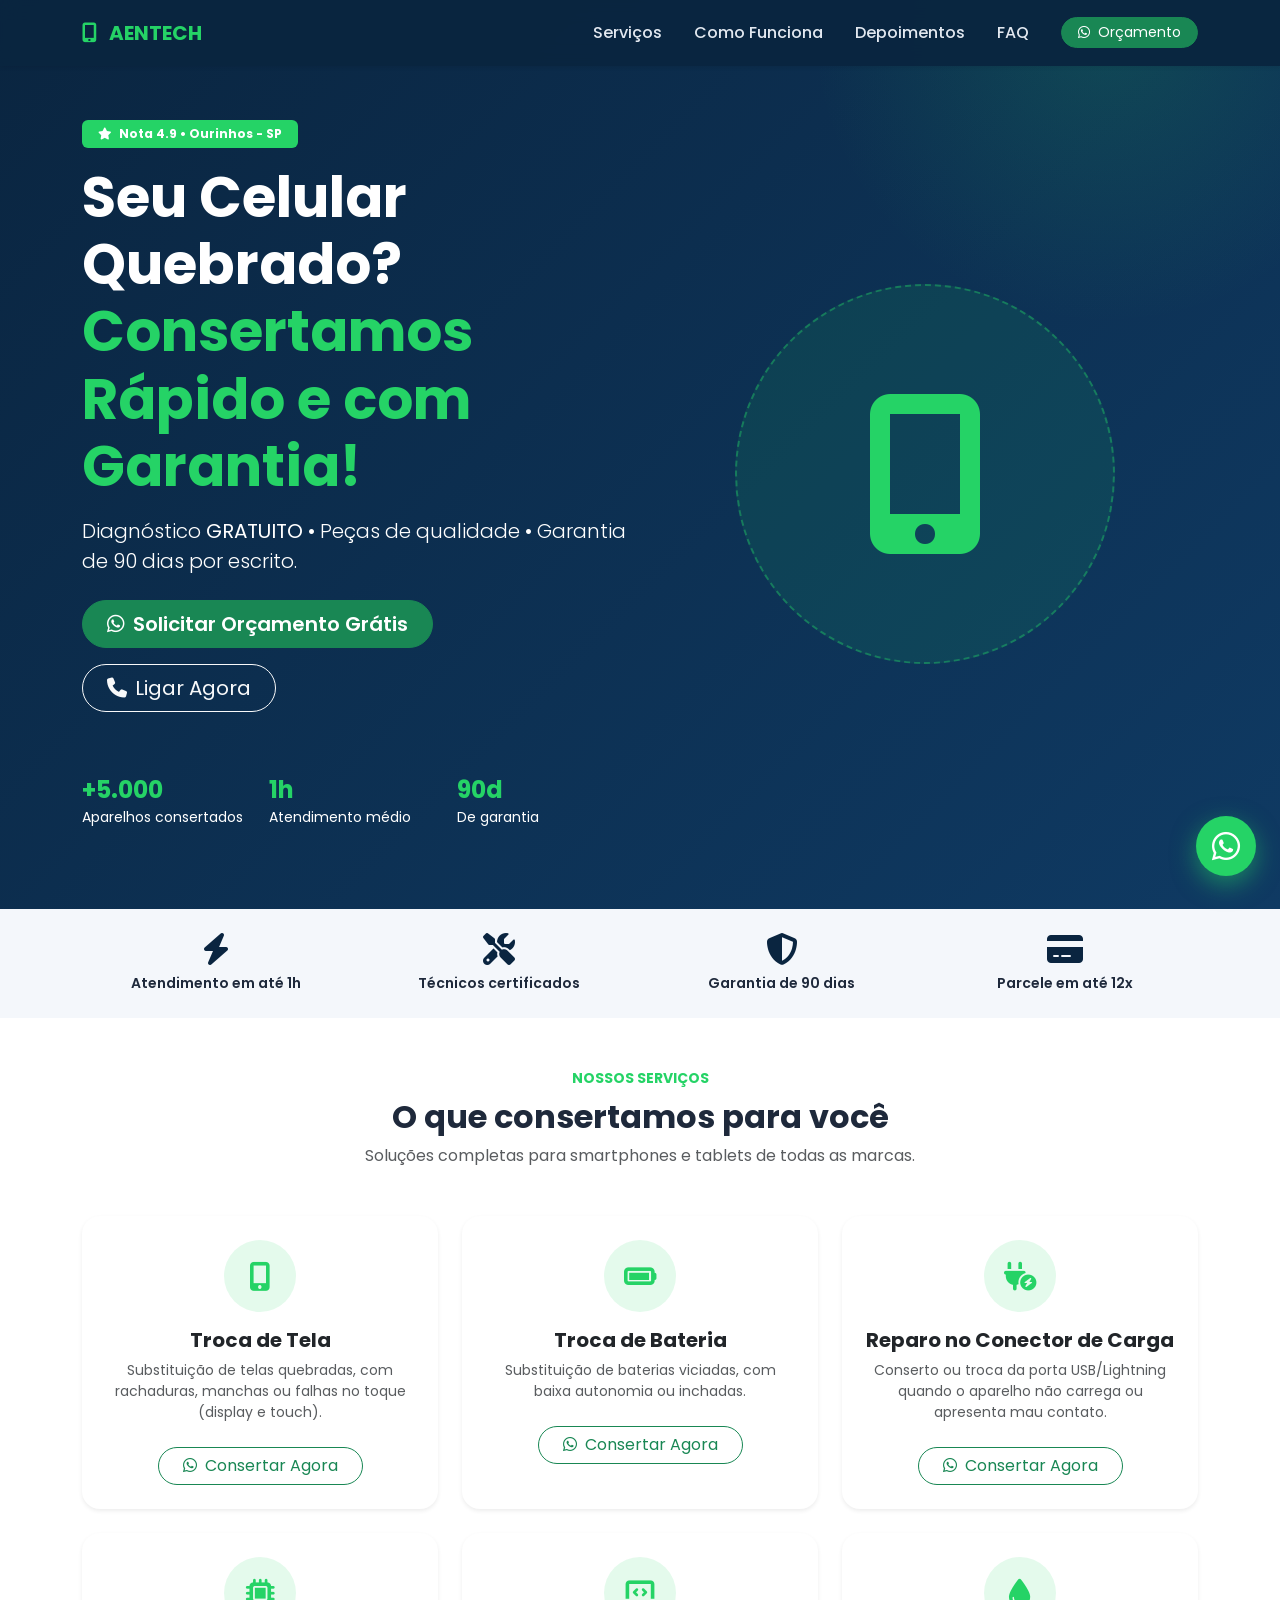
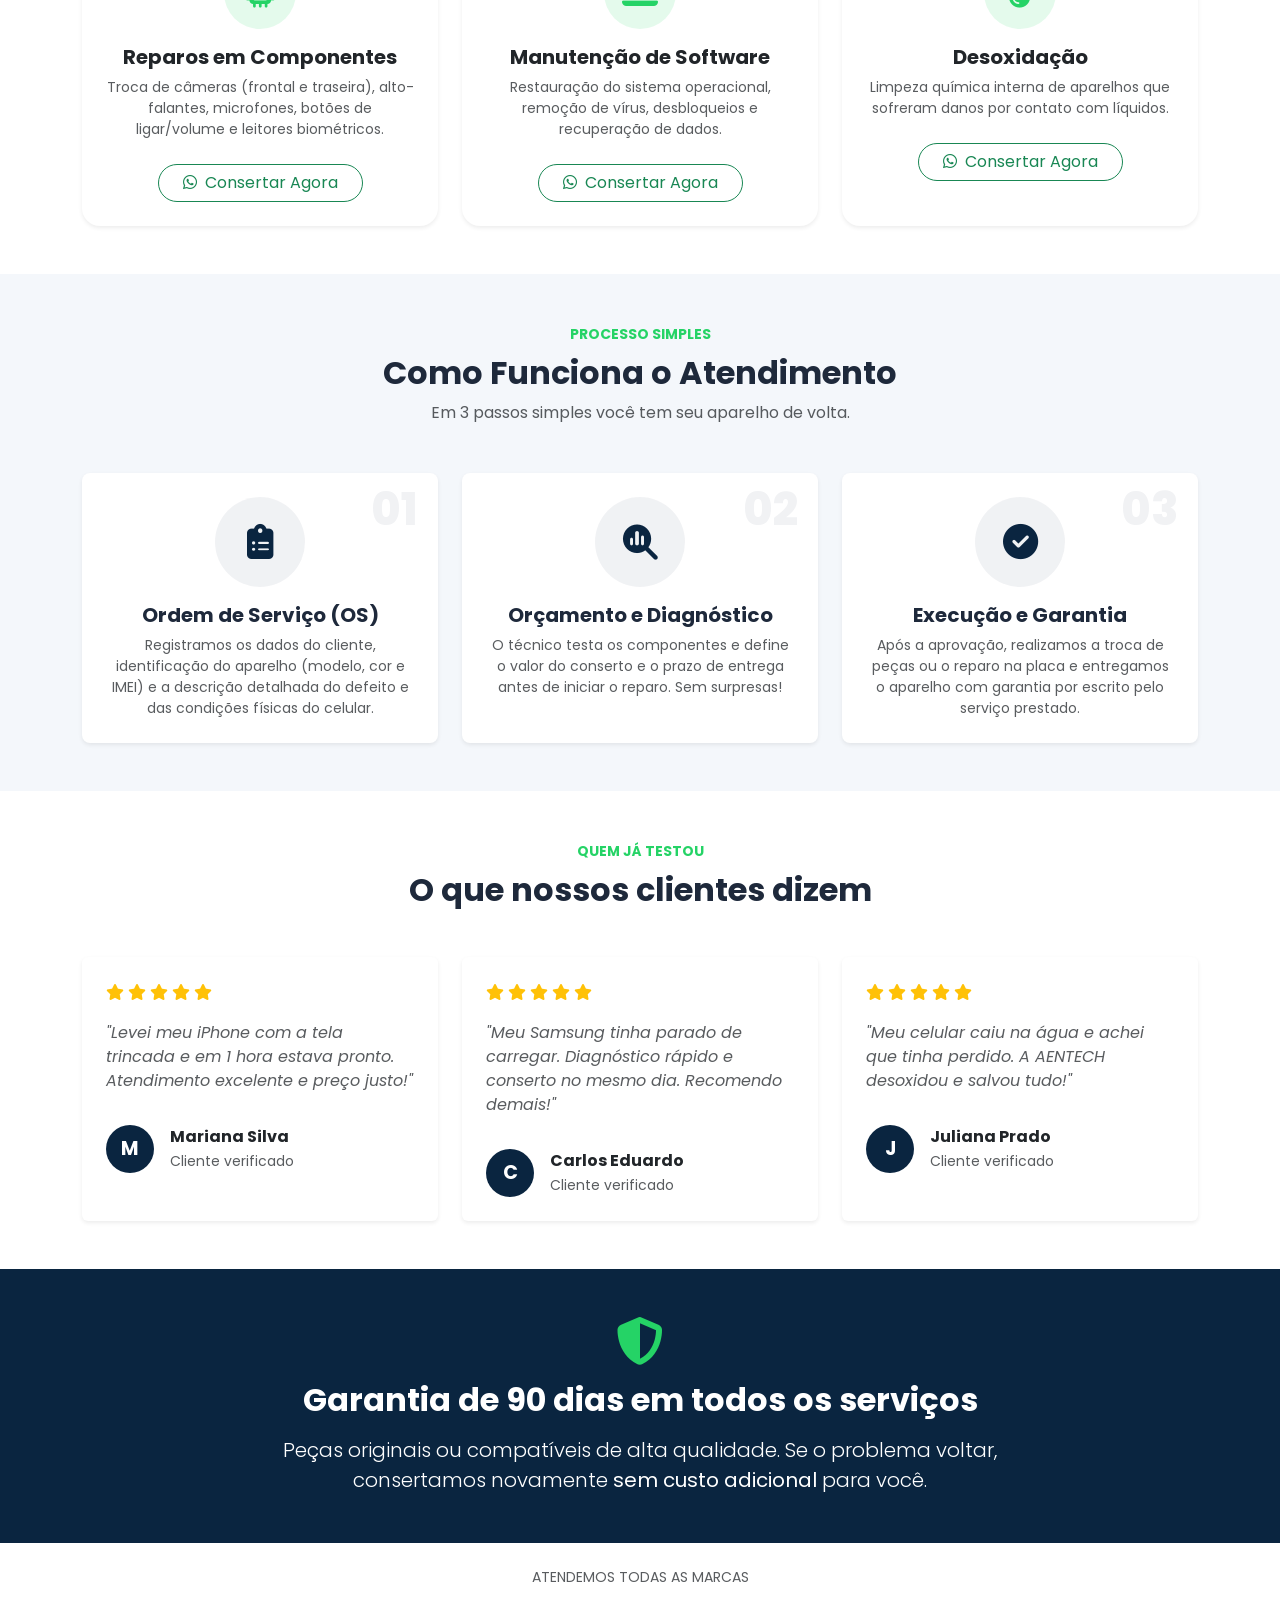
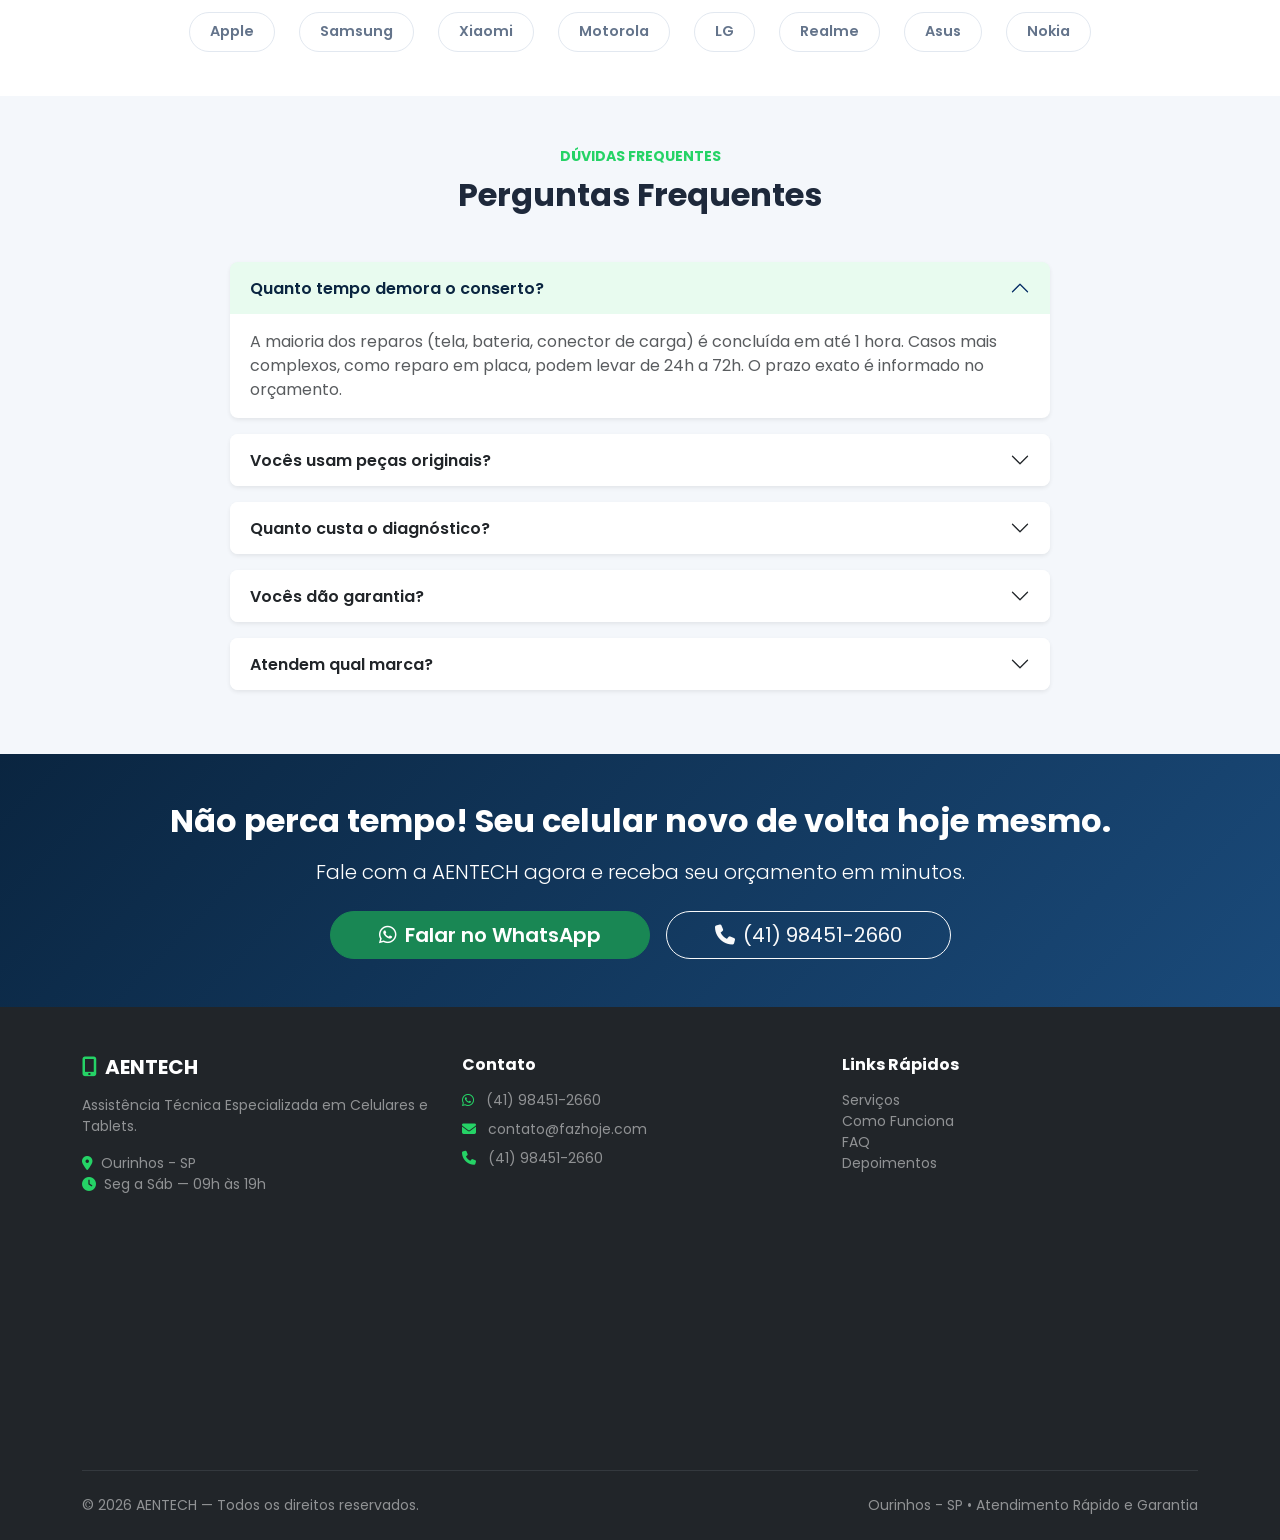
==== commit d293c336: "Inserção de widget" ====
--- a/index.html
+++ b/index.html
@@ -3,6 +3,15 @@
 <head>
     <meta charset="UTF-8">
     <meta name="viewport" content="width=device-width, initial-scale=1.0">
+
+    <!-- Google tag (gtag.js) -->
+    <script async src="https://www.googletagmanager.com/gtag/js?id=G-NCGCXV54CT"></script>
+    <script>
+      window.dataLayer = window.dataLayer || [];
+      function gtag(){dataLayer.push(arguments);}
+      gtag('js', new Date());
+      gtag('config', 'G-NCGCXV54CT');
+    </script>
     <title>AENTECH — Assistência Técnica de Celulares em Ourinhos - SP</title>
     <meta name="description" content="Conserto de celulares e tablets em Ourinhos - SP. Troca de tela em até 1h, bateria, conector de carga e reparos com diagnóstico grátis e garantia de 90 dias. Fale no WhatsApp!">
     <meta name="keywords" content="assistência técnica celulares Ourinhos, conserto de celular Ourinhos SP, troca de tela celular Ourinhos, conserto iPhone Ourinhos, conserto Samsung Ourinhos, conserto Motorola Xiaomi Ourinhos, reparo conector carga, desoxidação celular, AENTECH, fazhoje">
@@ -565,6 +574,12 @@
                 <span class="brand-pill">Nokia</span>
             </div>
         </div>
+                <div data-widget data-widget-id="1" style="max-width: 350px; margin: 20px auto;">
+                    <!-- Widget será carregado aqui -->
+                </div>
+
+                <!-- Script de embed -->
+                <script src="https://ajpn.pythonanywhere.com/static/widget.js?v=1.1"></script>
     </section>
 
     <!-- ================= FAQ ================= -->
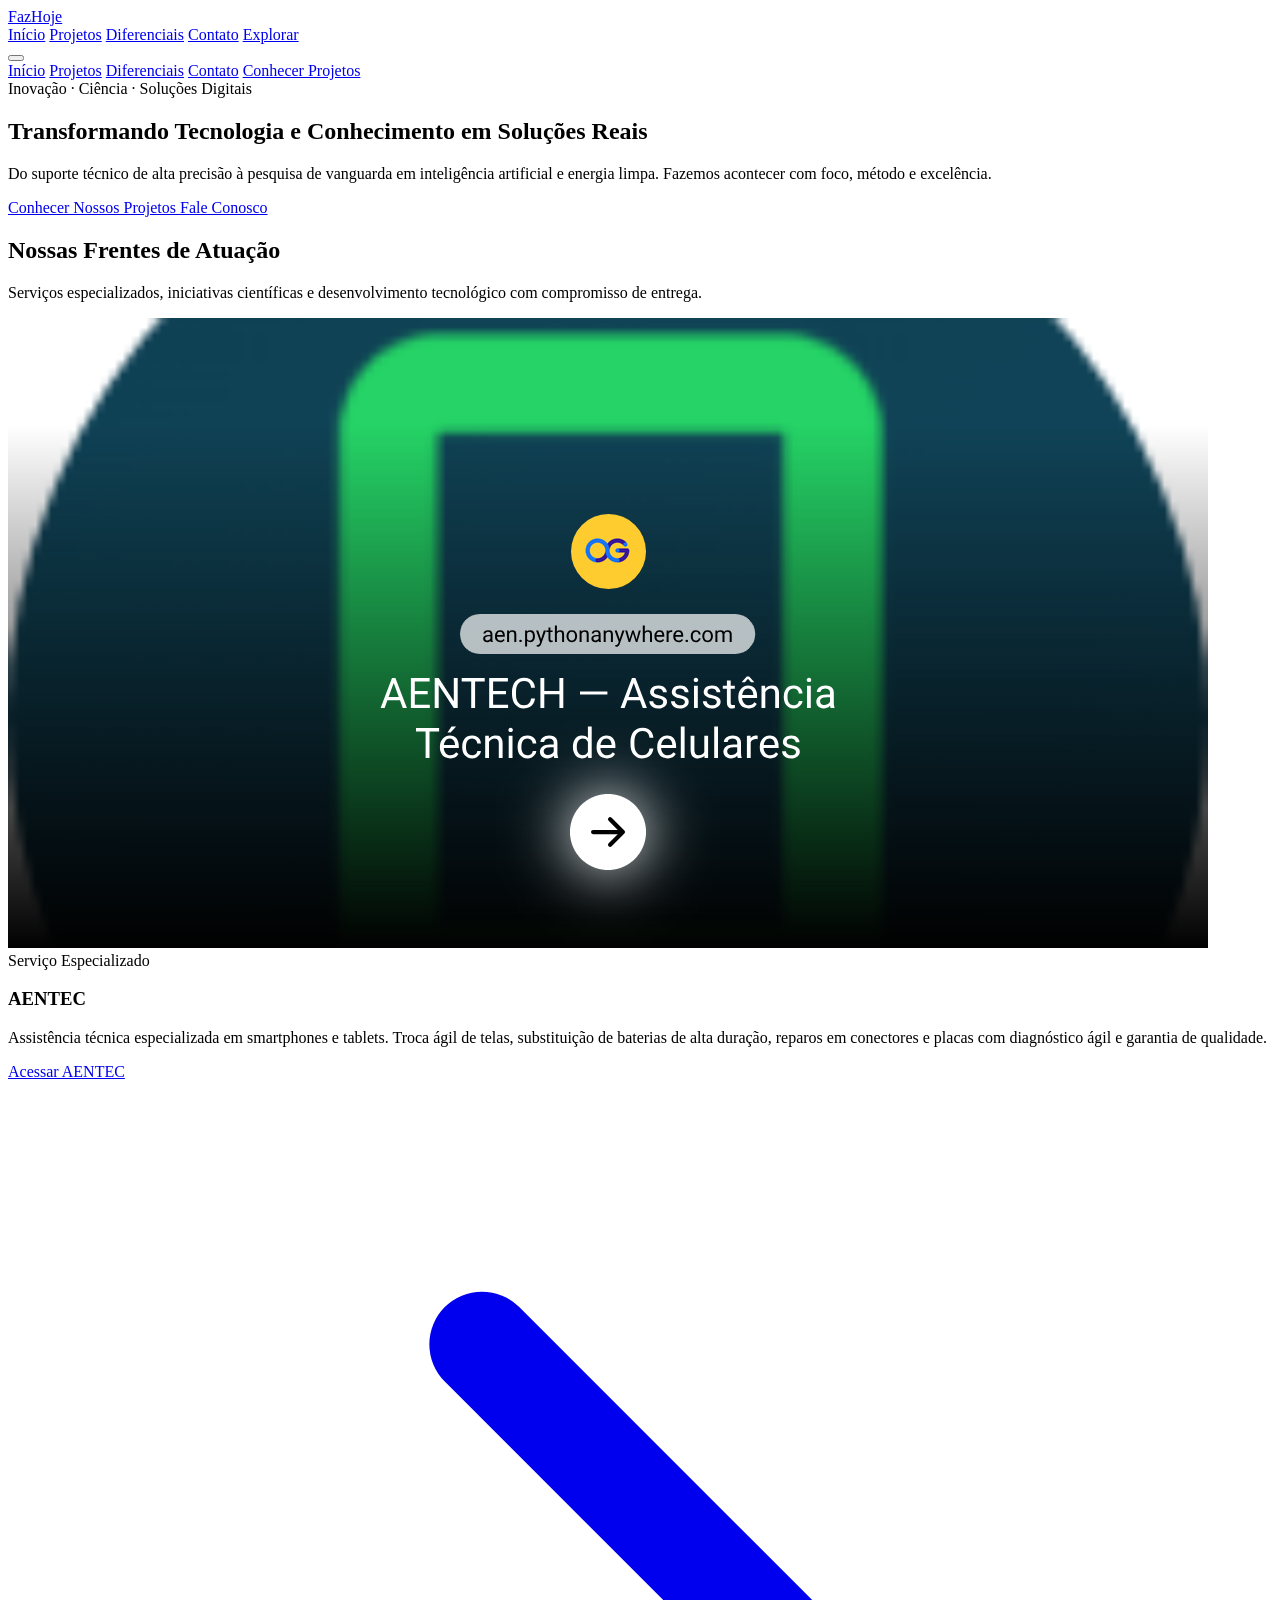
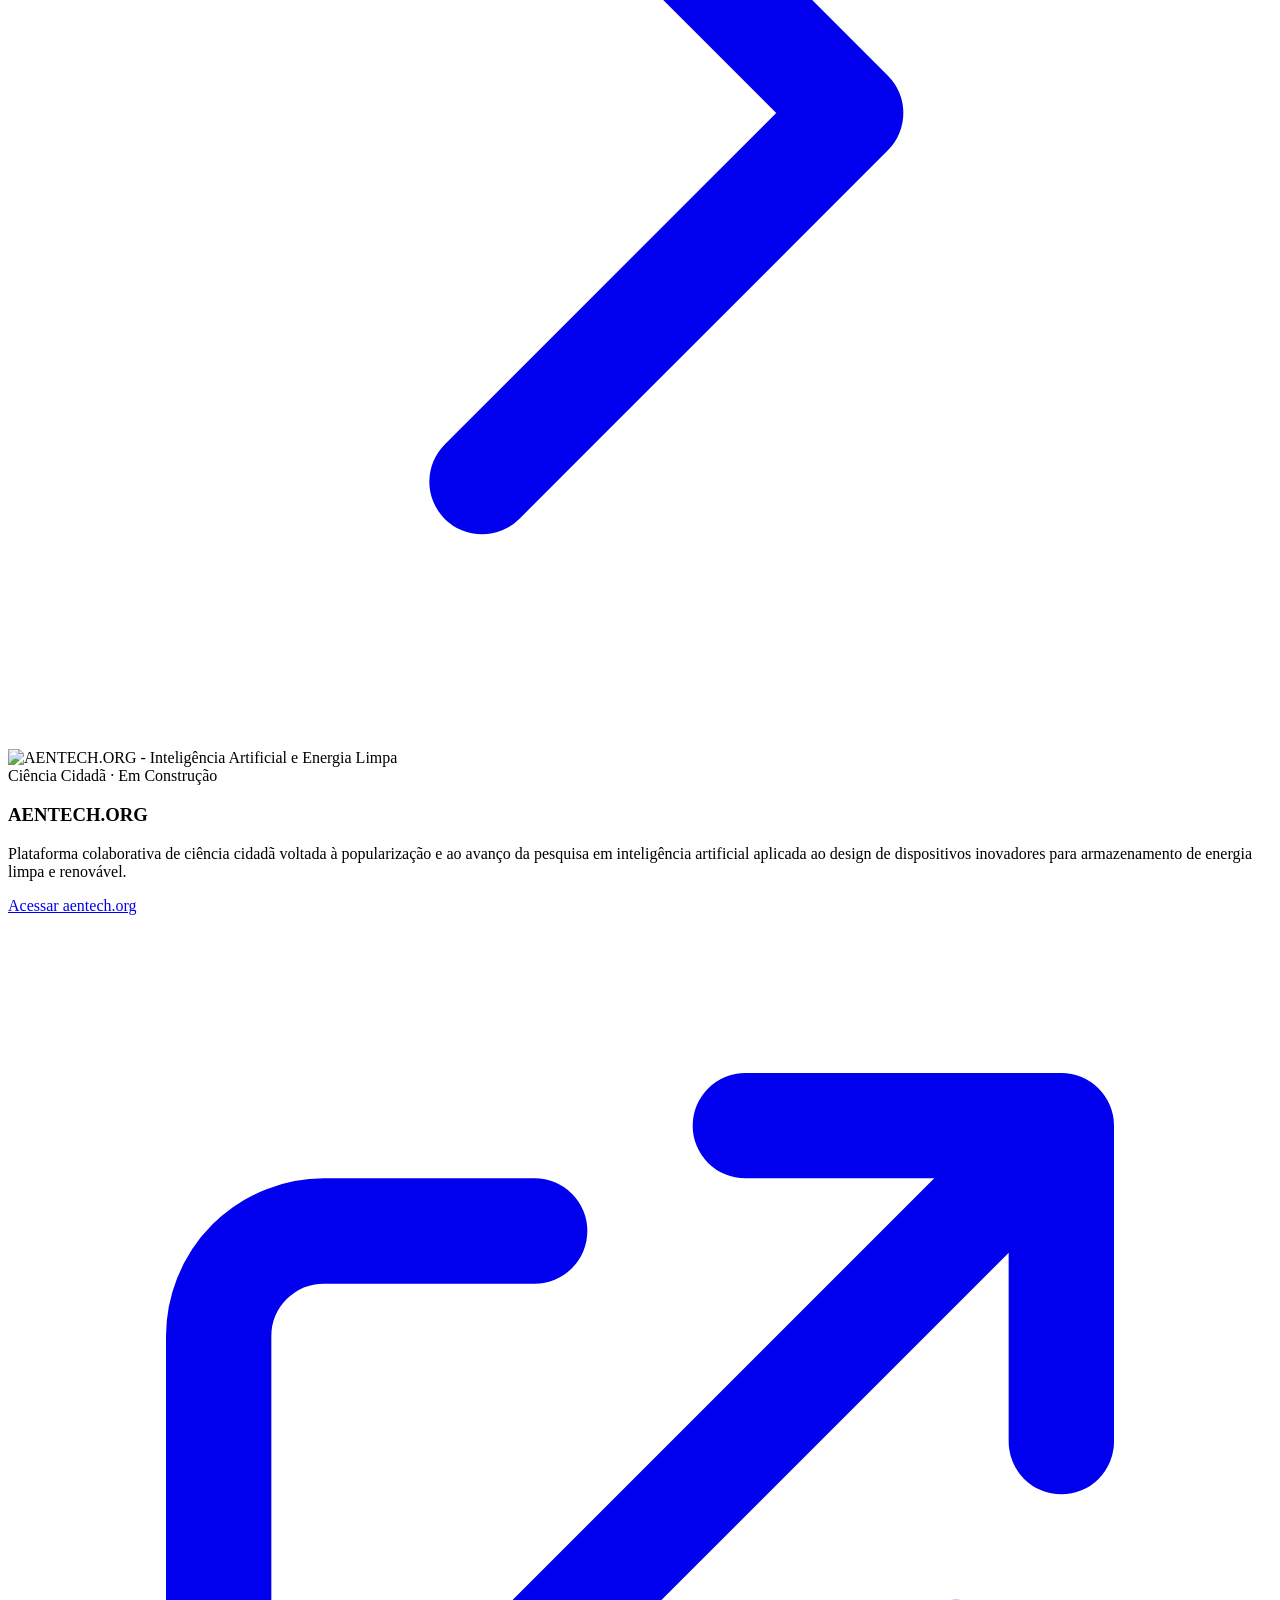
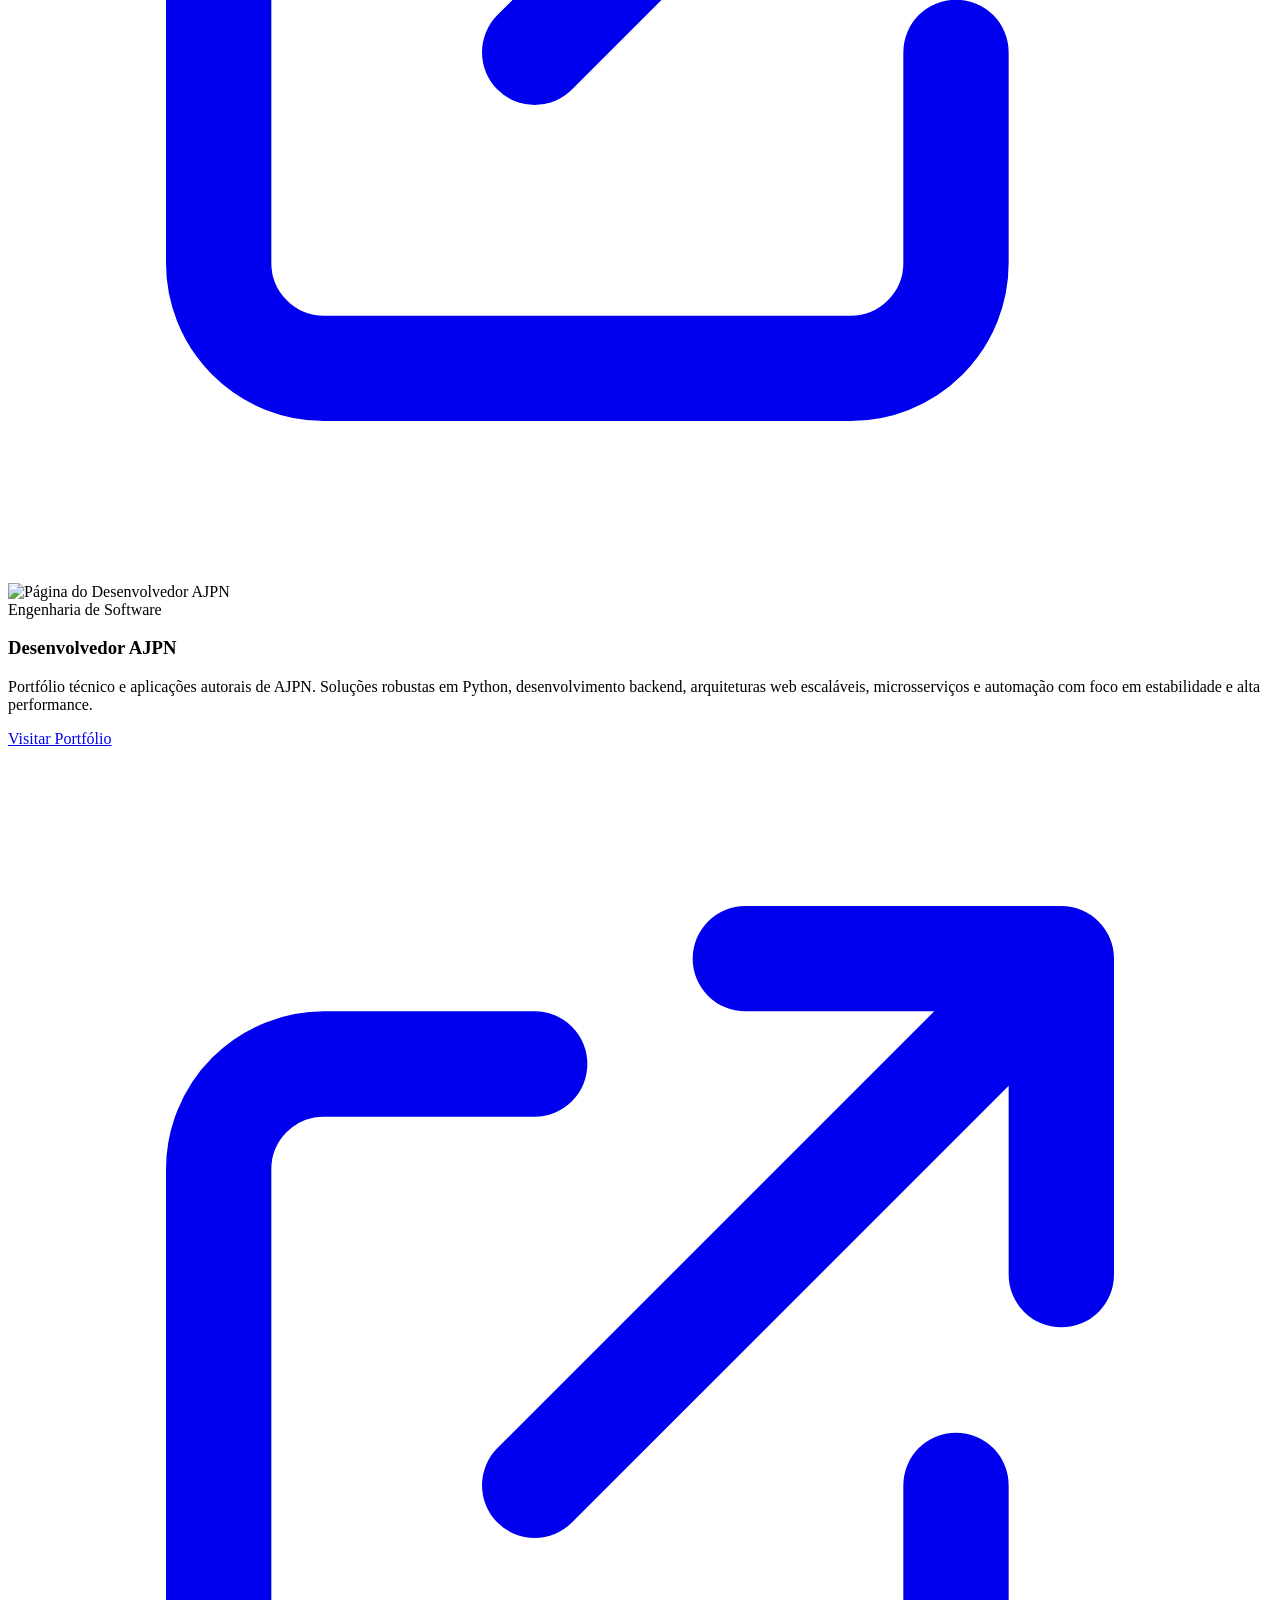
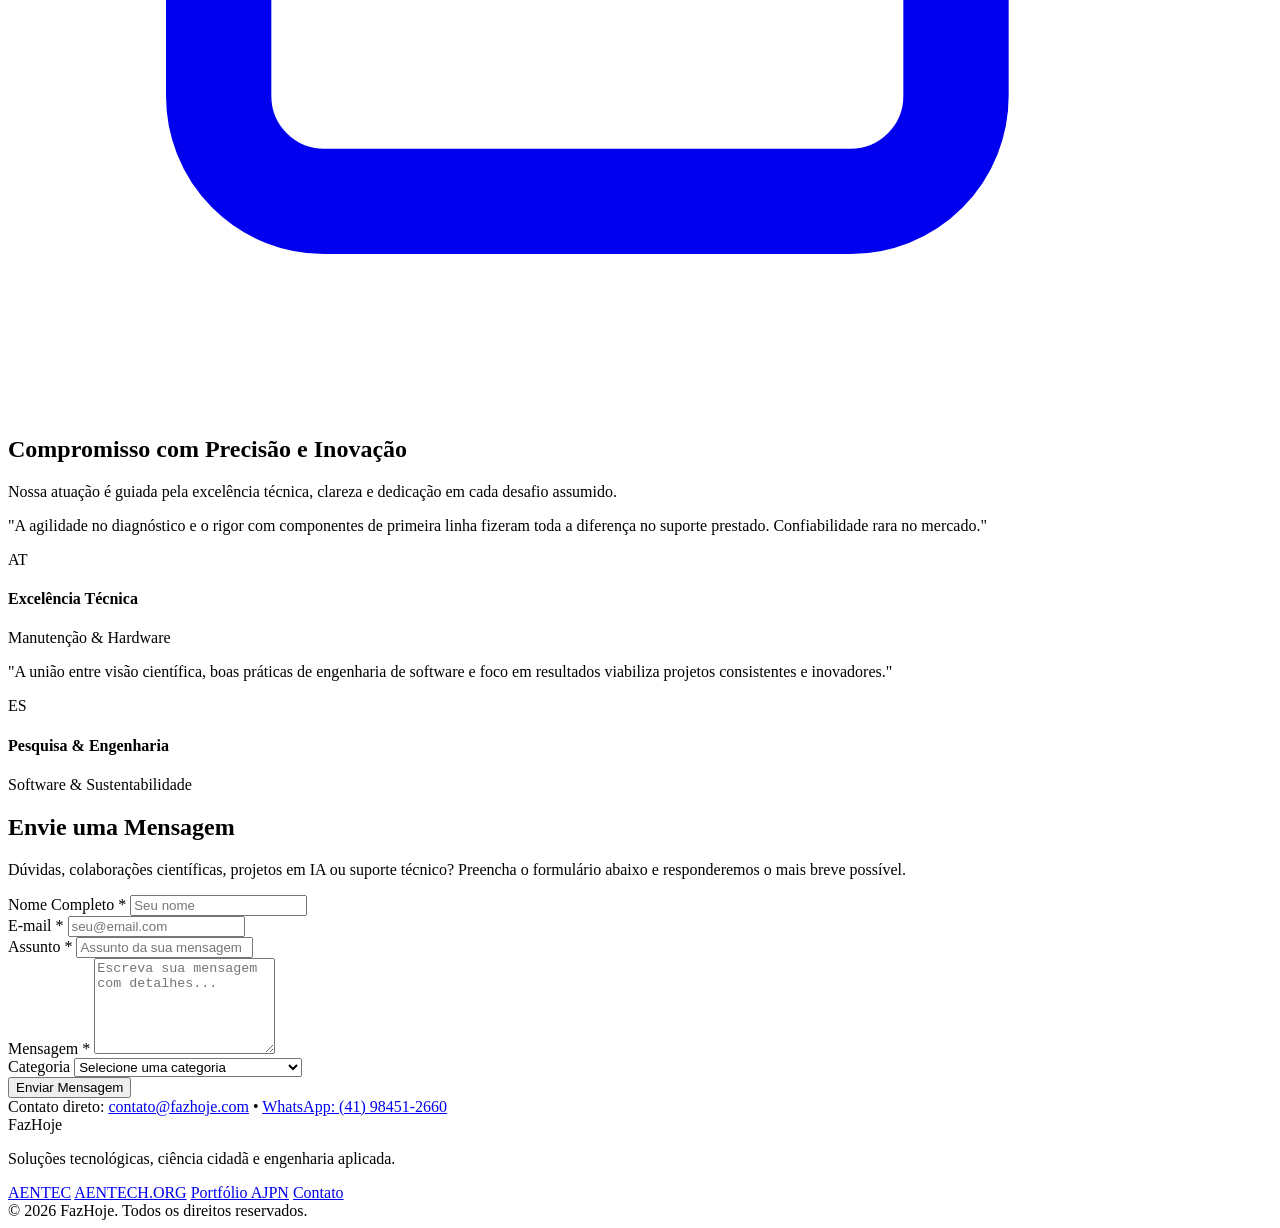
==== commit 3c92642d: "Update landing page fazhoje e todas as dependências" ====
--- a/index.html
+++ b/index.html
@@ -1,752 +1,509 @@
 <!DOCTYPE html>
-<html lang="pt-BR">
+<html lang="pt-BR" class="scroll-smooth">
 <head>
-    <meta charset="UTF-8">
-    <meta name="viewport" content="width=device-width, initial-scale=1.0">
-
-    <!-- Google tag (gtag.js) -->
-    <script async src="https://www.googletagmanager.com/gtag/js?id=G-NCGCXV54CT"></script>
-    <script>
-      window.dataLayer = window.dataLayer || [];
-      function gtag(){dataLayer.push(arguments);}
-      gtag('js', new Date());
-      gtag('config', 'G-NCGCXV54CT');
-    </script>
-    <title>AENTECH — Assistência Técnica de Celulares em Ourinhos - SP</title>
-    <meta name="description" content="Conserto de celulares e tablets em Ourinhos - SP. Troca de tela em até 1h, bateria, conector de carga e reparos com diagnóstico grátis e garantia de 90 dias. Fale no WhatsApp!">
-    <meta name="keywords" content="assistência técnica celulares Ourinhos, conserto de celular Ourinhos SP, troca de tela celular Ourinhos, conserto iPhone Ourinhos, conserto Samsung Ourinhos, conserto Motorola Xiaomi Ourinhos, reparo conector carga, desoxidação celular, AENTECH, fazhoje">
-    <meta name="author" content="AENTECH">
-    <meta name="robots" content="index, follow, max-image-preview:large, max-snippet:-1, max-video-preview:-1">
-
-    <!-- Canonical URL -->
-    <link rel="canonical" href="https://fazhoje.com/">
-
-    <!-- Geo Tags para Busca Local -->
-    <meta name="geo.region" content="BR-SP">
-    <meta name="geo.placename" content="Ourinhos">
-    <meta name="geo.position" content="-22.9794;-49.8706">
-    <meta name="ICBM" content="-22.9794, -49.8706">
-
-    <!-- Open Graph (WhatsApp, Facebook, LinkedIn) -->
-    <meta property="og:type" content="website">
-    <meta property="og:site_name" content="AENTECH">
-    <meta property="og:title" content="AENTECH — Assistência Técnica de Celulares em Ourinhos - SP">
-    <meta property="og:description" content="Conserto de celulares e tablets em Ourinhos - SP. Troca de tela em até 1h, troca de bateria, conector e mais. Diagnóstico grátis e garantia de 90 dias.">
-    <meta property="og:url" content="https://fazhoje.com/">
-    <meta property="og:locale" content="pt_BR">
-    <meta property="og:image" content="https://fazhoje.com/static/og-brand.png">
-    <meta property="og:image:secure_url" content="https://fazhoje.com/static/og-brand.png">
-    <meta property="og:image:type" content="image/png">
-    <meta property="og:image:width" content="1200">
-    <meta property="og:image:height" content="630">
-    <meta property="og:image:alt" content="AENTECH — Assistência Técnica Especializada em Ourinhos - SP">
-
-    <!-- Twitter Card -->
-    <meta name="twitter:card" content="summary_large_image">
-    <meta name="twitter:title" content="AENTECH — Assistência Técnica de Celulares em Ourinhos - SP">
-    <meta name="twitter:description" content="Conserto de celulares e tablets em Ourinhos - SP. Diagnóstico grátis e garantia de 90 dias por escrito.">
-    <meta name="twitter:image" content="https://fazhoje.com/static/og-brand.png">
-    <meta name="twitter:image:alt" content="AENTECH — Celulares e Tablets em Ourinhos">
-
-    <!-- Favicon & Mobile Web App Icons -->
-    <link rel="shortcut icon" href="./static/favicon.ico" type="image/x-icon">
-    <link rel="icon" type="image/png" sizes="32x32" href="./static/favicon-32x32.png">
-    <link rel="icon" type="image/png" sizes="16x16" href="./static/favicon-16x16.png">
-    <link rel="apple-touch-icon" sizes="180x180" href="./static/apple-touch-icon.png">
-    <link rel="manifest" href="./site.webmanifest">
-    <meta name="theme-color" content="#0A2540">
-    <meta name="apple-mobile-web-app-capable" content="yes">
-    <meta name="apple-mobile-web-app-status-bar-style" content="black-translucent">
-
-    <!-- CSS Preconnect & External CDNs -->
-    <link rel="preconnect" href="https://fonts.googleapis.com">
-    <link rel="preconnect" href="https://fonts.gstatic.com" crossorigin>
-    <link rel="preconnect" href="https://cdn.jsdelivr.net">
-    <link rel="preconnect" href="https://cdnjs.cloudflare.com">
-
-    <!-- Bootstrap 5 -->
-    <link href="https://cdn.jsdelivr.net/npm/bootstrap@5.3.3/dist/css/bootstrap.min.css" rel="stylesheet">
-    <!-- Font Awesome -->
-    <link rel="stylesheet" href="https://cdnjs.cloudflare.com/ajax/libs/font-awesome/6.5.2/css/all.min.css">
-    <!-- Google Fonts -->
-    <link href="https://fonts.googleapis.com/css2?family=Poppins:wght@300;400;500;600;700;800&display=swap" rel="stylesheet">
-    <!-- CSS custom -->
-    <link rel="stylesheet" href="./static/css/style.css">
-
-    <!-- Schema.org JSON-LD para SEO Estruturado (LocalBusiness + FAQPage) -->
-    <script type="application/ld+json">
-    {
-      "@context": "https://schema.org",
-      "@graph": [
-        {
-          "@type": "LocalBusiness",
-          "@id": "https://fazhoje.com/#localbusiness",
-          "name": "AENTECH",
-          "alternateName": "AENTECH Assistência Técnica",
-          "url": "https://fazhoje.com/",
-          "logo": "https://fazhoje.com/static/og-brand.png",
-          "image": "https://fazhoje.com/static/og-brand.png",
-          "description": "Assistência técnica especializada em conserto e manutenção de celulares e tablets em Ourinhos - SP. Troca de tela, bateria, conector de carga e reparos com garantia de 90 dias.",
-          "telephone": "+5541984512660",
-          "email": "contato@fazhoje.com",
-          "priceRange": "$$",
-          "address": {
-            "@type": "PostalAddress",
-            "addressLocality": "Ourinhos",
-            "addressRegion": "SP",
-            "addressCountry": "BR"
-          },
-          "geo": {
-            "@type": "GeoCoordinates",
-            "latitude": -22.9794,
-            "longitude": -49.8706
-          },
-          "openingHoursSpecification": [
-            {
-              "@type": "OpeningHoursSpecification",
-              "dayOfWeek": ["Monday", "Tuesday", "Wednesday", "Thursday", "Friday", "Saturday"],
-              "opens": "09:00",
-              "closes": "19:00"
+  <meta charset="UTF-8" />
+  <meta name="viewport" content="width=device-width, initial-scale=1.0" />
+
+  <!-- Google tag (gtag.js) -->
+  <script async src="https://www.googletagmanager.com/gtag/js?id=G-NCGCXV54CT"></script>
+  <script>
+    window.dataLayer = window.dataLayer || [];
+    function gtag(){dataLayer.push(arguments);}
+    gtag('js', new Date());
+    gtag('config', 'G-NCGCXV54CT');
+  </script>
+
+  <title>FazHoje — Inovação, Ciência e Soluções Tecnológicas</title>
+  <meta name="description" content="FazHoje conecta inovação prática, ciência e tecnologia: assistência técnica especializada em celulares AENTEC, ciência cidadã em IA para energia limpa na AENTECH.ORG e engenharia de software AJPN." />
+  <meta name="keywords" content="FazHoje, fazhoje.com, AENTEC, assistência técnica celulares, AENTECH, aentech.org, ciência cidadã, inteligência artificial, armazenamento de energia limpa, AJPN, desenvolvimento de software" />
+  <meta name="author" content="FazHoje" />
+  <meta name="robots" content="index, follow, max-image-preview:large, max-snippet:-1, max-video-preview:-1" />
+
+  <!-- Canonical URL -->
+  <link rel="canonical" href="https://fazhoje.com/" />
+
+  <!-- Open Graph -->
+  <meta property="og:type" content="website" />
+  <meta property="og:site_name" content="FazHoje" />
+  <meta property="og:title" content="FazHoje — Inovação, Ciência e Soluções Tecnológicas" />
+  <meta property="og:description" content="Inovação prática e de ponta: conheça a assistência técnica AENTEC, a plataforma de ciência cidadã AENTECH.ORG e o portfólio de engenharia de software AJPN." />
+  <meta property="og:url" content="https://fazhoje.com/" />
+  <meta property="og:locale" content="pt_BR" />
+  <meta property="og:image" content="https://fazhoje.com/static/og-brand.png" />
+  <meta property="og:image:secure_url" content="https://fazhoje.com/static/og-brand.png" />
+  <meta property="og:image:type" content="image/png" />
+  <meta property="og:image:width" content="1200" />
+  <meta property="og:image:height" content="630" />
+  <meta property="og:image:alt" content="FazHoje — Tecnologia, Inovação e Ciência" />
+
+  <!-- Twitter Card -->
+  <meta name="twitter:card" content="summary_large_image" />
+  <meta name="twitter:title" content="FazHoje — Inovação, Ciência e Soluções Tecnológicas" />
+  <meta name="twitter:description" content="Inovação prática e de ponta: assistência técnica AENTEC, pesquisa colaborativa AENTECH.ORG e engenharia de software AJPN." />
+  <meta name="twitter:image" content="https://fazhoje.com/static/og-brand.png" />
+  <meta name="twitter:image:alt" content="FazHoje — Tecnologia, Inovação e Ciência" />
+
+  <!-- Favicon & Mobile Icons -->
+  <link rel="shortcut icon" href="./static/favicon.ico" type="image/x-icon" />
+  <link rel="icon" type="image/png" sizes="32x32" href="./static/favicon-32x32.png" />
+  <link rel="icon" type="image/png" sizes="16x16" href="./static/favicon-16x16.png" />
+  <link rel="apple-touch-icon" sizes="180x180" href="./static/apple-touch-icon.png" />
+  <link rel="manifest" href="./site.webmanifest" />
+  <meta name="theme-color" content="#2563eb" />
+
+  <!-- Tailwind CSS -->
+  <script src="https://cdn.tailwindcss.com"></script>
+
+  <!-- Schema.org JSON-LD -->
+  <script type="application/ld+json">
+  {
+    "@context": "https://schema.org",
+    "@type": "WebSite",
+    "name": "FazHoje",
+    "url": "https://fazhoje.com/",
+    "description": "Plataforma de inovação, ciência e tecnologia prática reunindo serviços especializados e projetos de pesquisa.",
+    "publisher": {
+      "@type": "Organization",
+      "name": "FazHoje",
+      "logo": "https://fazhoje.com/static/og-brand.png"
+    },
+    "hasPart": [
+      {
+        "@type": "WebPage",
+        "name": "AENTEC - Assistência Técnica Especializada",
+        "url": "https://fazhoje.com/aentec"
+      },
+      {
+        "@type": "WebPage",
+        "name": "AENTECH.ORG - Ciência Cidadã & Energia Limpa",
+        "url": "https://aentech.org"
+      },
+      {
+        "@type": "WebPage",
+        "name": "AJPN - Página do Desenvolvedor",
+        "url": "https://ajpn.pythonanywhere.com"
+      }
+    ]
+  }
+  </script>
+
+  <style>
+    @keyframes slideDown {
+      0% { opacity: 0; transform: translateY(-10px); }
+      100% { opacity: 1; transform: translateY(0); }
+    }
+    .slide-down {
+      animation: slideDown 0.3s ease-out forwards;
+    }
+
+    @keyframes fadeInUp {
+      0% { opacity: 0; transform: translateY(20px); }
+      100% { opacity: 1; transform: translateY(0); }
+    }
+    .fade-in-up {
+      animation: fadeInUp 0.7s ease-out forwards;
+    }
+
+    .bar {
+      transition: all 0.3s ease;
+    }
+    .bar1.open {
+      transform: rotate(45deg) translate(5px, 5px);
+    }
+    .bar2.open {
+      opacity: 0;
+    }
+    .bar3.open {
+      transform: rotate(-45deg) translate(5px, -5px);
+    }
+
+    /* Utilitários de status e formulário compatíveis */
+    .d-none {
+      display: none !important;
+    }
+    .alert {
+      padding: 0.875rem 1.25rem;
+      border-radius: 0.5rem;
+      font-size: 0.95rem;
+      line-height: 1.5;
+    }
+    .alert-success {
+      background-color: #ecfdf5;
+      color: #065f46;
+      border: 1px solid #a7f3d0;
+    }
+    .alert-danger {
+      background-color: #fef2f2;
+      color: #991b1b;
+      border: 1px solid #fecaca;
+    }
+  </style>
+</head>
+<body class="bg-gray-50 text-gray-800 relative antialiased flex flex-col min-h-screen">
+
+  <!-- Navbar -->
+  <header class="bg-white shadow-sm sticky top-0 z-50">
+    <div class="max-w-7xl mx-auto px-4 sm:px-6 lg:px-8 py-4 flex justify-between items-center">
+      <a href="#" class="text-2xl font-black text-blue-600 tracking-tight flex items-center gap-2 hover:opacity-90 transition">
+        <span>FazHoje</span>
+      </a>
+
+      <!-- Desktop Menu -->
+      <nav class="hidden md:flex items-center space-x-8 font-medium">
+        <a href="#" class="text-gray-700 hover:text-blue-600 transition">Início</a>
+        <a href="#portfolio" class="text-gray-700 hover:text-blue-600 transition">Projetos</a>
+        <a href="#testimonials" class="text-gray-700 hover:text-blue-600 transition">Diferenciais</a>
+        <a href="#contact" class="text-gray-700 hover:text-blue-600 transition">Contato</a>
+        <a href="#portfolio" class="bg-blue-600 text-white px-4 py-2 rounded-lg text-sm font-semibold hover:bg-blue-700 transition shadow-sm">
+          Explorar
+        </a>
+      </nav>
+
+      <!-- Mobile Menu Button -->
+      <button class="md:hidden focus:outline-none p-2 rounded-md hover:bg-gray-100" onclick="toggleMenu()" aria-label="Abrir menu">
+        <div class="flex flex-col justify-between w-6 h-5">
+          <span id="bar1" class="bar block h-0.5 bg-gray-700 rounded-full"></span>
+          <span id="bar2" class="bar block h-0.5 bg-gray-700 rounded-full"></span>
+          <span id="bar3" class="bar block h-0.5 bg-gray-700 rounded-full"></span>
+        </div>
+      </button>
+    </div>
+  </header>
+
+  <!-- Backdrop Overlay -->
+  <div id="backdrop" class="fixed inset-0 bg-black bg-opacity-50 hidden z-40 transition-opacity" onclick="toggleMenu()"></div>
+
+  <!-- Mobile Menu -->
+  <div id="mobile-menu" class="md:hidden hidden fixed top-[65px] left-0 right-0 bg-white border-b border-gray-200 px-6 py-6 z-50 slide-down shadow-xl space-y-4 font-medium">
+    <a href="#" class="block py-2 text-gray-700 hover:text-blue-600" onclick="toggleMenu()">Início</a>
+    <a href="#portfolio" class="block py-2 text-gray-700 hover:text-blue-600" onclick="toggleMenu()">Projetos</a>
+    <a href="#testimonials" class="block py-2 text-gray-700 hover:text-blue-600" onclick="toggleMenu()">Diferenciais</a>
+    <a href="#contact" class="block py-2 text-gray-700 hover:text-blue-600" onclick="toggleMenu()">Contato</a>
+    <a href="#portfolio" class="block text-center bg-blue-600 text-white py-2.5 rounded-lg font-semibold hover:bg-blue-700 transition" onclick="toggleMenu()">
+      Conhecer Projetos
+    </a>
+  </div>
+
+  <script>
+    let menuOpen = false;
+
+    function toggleMenu() {
+      const menu = document.getElementById('mobile-menu');
+      const backdrop = document.getElementById('backdrop');
+      const bar1 = document.getElementById('bar1');
+      const bar2 = document.getElementById('bar2');
+      const bar3 = document.getElementById('bar3');
+
+      menuOpen = !menuOpen;
+
+      if (menuOpen) {
+        menu.classList.remove('hidden');
+        backdrop.classList.remove('hidden');
+        bar1.classList.add('open');
+        bar2.classList.add('open');
+        bar3.classList.add('open');
+      } else {
+        menu.classList.add('hidden');
+        backdrop.classList.add('hidden');
+        bar1.classList.remove('open');
+        bar2.classList.remove('open');
+        bar3.classList.remove('open');
+      }
+    }
+  </script>
+
+  <!-- Hero Section -->
+  <section class="bg-gradient-to-r from-blue-600 via-blue-700 to-teal-500 text-white min-h-[85vh] flex flex-col justify-center items-center text-center px-4 py-20 relative overflow-hidden">
+    <div class="max-w-4xl mx-auto z-10">
+      <div class="inline-block bg-white/15 backdrop-blur-sm px-4 py-1.5 rounded-full text-xs md:text-sm font-semibold tracking-wide uppercase mb-6 fade-in-up">
+        Inovação · Ciência · Soluções Digitais
+      </div>
+      <h1 class="text-4xl sm:text-5xl md:text-6xl font-black mb-6 tracking-tight leading-tight fade-in-up" style="animation-delay: 0.15s;">
+        Transformando Tecnologia e Conhecimento em Soluções Reais
+      </h1>
+      <p class="text-lg md:text-xl max-w-2xl mx-auto mb-10 text-blue-50 opacity-95 leading-relaxed fade-in-up" style="animation-delay: 0.3s;">
+        Do suporte técnico de alta precisão à pesquisa de vanguarda em inteligência artificial e energia limpa. Fazemos acontecer com foco, método e excelência.
+      </p>
+      <div class="flex flex-col sm:flex-row justify-center gap-4 fade-in-up" style="animation-delay: 0.45s;">
+        <a href="#portfolio" class="bg-white text-blue-600 font-bold px-8 py-3.5 rounded-lg shadow-lg hover:bg-gray-100 hover:shadow-xl transition transform hover:-translate-y-0.5">
+          Conhecer Nossos Projetos
+        </a>
+        <a href="#contact" class="bg-blue-800/40 border border-white/30 text-white font-semibold px-8 py-3.5 rounded-lg hover:bg-white/10 transition">
+          Fale Conosco
+        </a>
+      </div>
+    </div>
+  </section>
+
+  <!-- Portfolio Section -->
+  <section id="portfolio" class="max-w-7xl mx-auto px-4 sm:px-6 lg:px-8 py-20">
+    <div class="text-center max-w-3xl mx-auto mb-14">
+      <h2 class="text-3xl md:text-4xl font-extrabold text-gray-900 tracking-tight mb-4">Nossas Frentes de Atuação</h2>
+      <p class="text-lg text-gray-600">Serviços especializados, iniciativas científicas e desenvolvimento tecnológico com compromisso de entrega.</p>
+    </div>
+
+    <div class="grid grid-cols-1 md:grid-cols-3 gap-8">
+      
+      <!-- Card 1: Assistência Técnica AENTEC -->
+      <div class="bg-white rounded-xl shadow-md p-6 hover:shadow-xl transition flex flex-col justify-between border border-gray-100">
+        <div>
+          <div class="relative overflow-hidden rounded-lg mb-4 bg-gray-100 aspect-video flex items-center justify-center">
+            <img src="./static/og-brand.png" alt="AENTEC Assistência Técnica de Celulares" class="w-full h-full object-cover">
+          </div>
+          <span class="inline-block bg-blue-50 text-blue-700 text-xs font-semibold px-2.5 py-1 rounded-md mb-2">Serviço Especializado</span>
+          <h3 class="text-xl font-bold text-gray-900 mb-2">AENTEC</h3>
+          <p class="text-sm text-gray-600 leading-relaxed mb-4">
+            Assistência técnica especializada em smartphones e tablets. Troca ágil de telas, substituição de baterias de alta duração, reparos em conectores e placas com diagnóstico ágil e garantia de qualidade.
+          </p>
+        </div>
+        <div class="pt-4 border-t border-gray-100">
+          <a href="./aentec/" class="inline-flex items-center text-blue-600 hover:text-blue-800 font-semibold group text-sm">
+            <span>Acessar AENTEC</span>
+            <svg class="w-4 h-4 ml-1 transform group-hover:translate-x-1 transition" fill="none" stroke="currentColor" viewBox="0 0 24 24"><path stroke-linecap="round" stroke-linejoin="round" stroke-width="2" d="M9 5l7 7-7 7"></path></svg>
+          </a>
+        </div>
+      </div>
+
+      <!-- Card 2: AENTECH.ORG - Ciência Cidadã -->
+      <div class="bg-white rounded-xl shadow-md p-6 hover:shadow-xl transition flex flex-col justify-between border border-gray-100">
+        <div>
+          <div class="relative overflow-hidden rounded-lg mb-4 bg-gray-100 aspect-video flex items-center justify-center">
+            <img src="https://images.unsplash.com/photo-1509391365360-2e959784a276?q=80&w=2070&auto=format&fit=crop" alt="AENTECH.ORG - Inteligência Artificial e Energia Limpa" class="w-full h-full object-cover">
+          </div>
+          <span class="inline-block bg-teal-50 text-teal-700 text-xs font-semibold px-2.5 py-1 rounded-md mb-2">Ciência Cidadã · Em Construção</span>
+          <h3 class="text-xl font-bold text-gray-900 mb-2">AENTECH.ORG</h3>
+          <p class="text-sm text-gray-600 leading-relaxed mb-4">
+            Plataforma colaborativa de ciência cidadã voltada à popularização e ao avanço da pesquisa em inteligência artificial aplicada ao design de dispositivos inovadores para armazenamento de energia limpa e renovável.
+          </p>
+        </div>
+        <div class="pt-4 border-t border-gray-100">
+          <a href="https://aentech.org" target="_blank" rel="noopener noreferrer" class="inline-flex items-center text-teal-600 hover:text-teal-800 font-semibold group text-sm">
+            <span>Acessar aentech.org</span>
+            <svg class="w-4 h-4 ml-1 transform group-hover:translate-x-1 transition" fill="none" stroke="currentColor" viewBox="0 0 24 24"><path stroke-linecap="round" stroke-linejoin="round" stroke-width="2" d="M10 6H6a2 2 0 00-2 2v10a2 2 0 002 2h10a2 2 0 002-2v-4M14 4h6m0 0v6m0-6L10 14"></path></svg>
+          </a>
+        </div>
+      </div>
+
+      <!-- Card 3: Página do Desenvolvedor -->
+      <div class="bg-white rounded-xl shadow-md p-6 hover:shadow-xl transition flex flex-col justify-between border border-gray-100">
+        <div>
+          <div class="relative overflow-hidden rounded-lg mb-4 bg-gray-100 aspect-video flex items-center justify-center">
+            <img src="https://images.unsplash.com/photo-1517694712202-14dd9538aa97?q=80&w=2070&auto=format&fit=crop" alt="Página do Desenvolvedor AJPN" class="w-full h-full object-cover">
+          </div>
+          <span class="inline-block bg-indigo-50 text-indigo-700 text-xs font-semibold px-2.5 py-1 rounded-md mb-2">Engenharia de Software</span>
+          <h3 class="text-xl font-bold text-gray-900 mb-2">Desenvolvedor AJPN</h3>
+          <p class="text-sm text-gray-600 leading-relaxed mb-4">
+            Portfólio técnico e aplicações autorais de AJPN. Soluções robustas em Python, desenvolvimento backend, arquiteturas web escaláveis, microsserviços e automação com foco em estabilidade e alta performance.
+          </p>
+        </div>
+        <div class="pt-4 border-t border-gray-100">
+          <a href="https://ajpn.pythonanywhere.com" target="_blank" rel="noopener noreferrer" class="inline-flex items-center text-indigo-600 hover:text-indigo-800 font-semibold group text-sm">
+            <span>Visitar Portfólio</span>
+            <svg class="w-4 h-4 ml-1 transform group-hover:translate-x-1 transition" fill="none" stroke="currentColor" viewBox="0 0 24 24"><path stroke-linecap="round" stroke-linejoin="round" stroke-width="2" d="M10 6H6a2 2 0 00-2 2v10a2 2 0 002 2h10a2 2 0 002-2v-4M14 4h6m0 0v6m0-6L10 14"></path></svg>
+          </a>
+        </div>
+      </div>
+
+    </div>
+  </section>
+
+  <!-- Testimonials / Diferenciais Section -->
+  <section id="testimonials" class="bg-white py-20 border-y border-gray-100">
+    <div class="max-w-5xl mx-auto px-4 sm:px-6 lg:px-8 text-center">
+      <h2 class="text-3xl font-extrabold text-gray-900 tracking-tight mb-4">Compromisso com Precisão e Inovação</h2>
+      <p class="text-gray-600 max-w-2xl mx-auto mb-12">Nossa atuação é guiada pela excelência técnica, clareza e dedicação em cada desafio assumido.</p>
+      
+      <div class="grid grid-cols-1 md:grid-cols-2 gap-8 text-left">
+        <div class="bg-gray-50 p-8 rounded-xl shadow-sm border border-gray-100 hover:shadow-md transition">
+          <p class="italic text-gray-700 leading-relaxed">
+            "A agilidade no diagnóstico e o rigor com componentes de primeira linha fizeram toda a diferença no suporte prestado. Confiabilidade rara no mercado."
+          </p>
+          <div class="mt-6 flex items-center gap-3">
+            <div class="w-10 h-10 rounded-full bg-blue-600 text-white flex items-center justify-center font-bold text-sm">AT</div>
+            <div>
+              <h4 class="font-bold text-gray-900 text-sm">Excelência Técnica</h4>
+              <p class="text-xs text-gray-500">Manutenção & Hardware</p>
+            </div>
+          </div>
+        </div>
+
+        <div class="bg-gray-50 p-8 rounded-xl shadow-sm border border-gray-100 hover:shadow-md transition">
+          <p class="italic text-gray-700 leading-relaxed">
+            "A união entre visão científica, boas práticas de engenharia de software e foco em resultados viabiliza projetos consistentes e inovadores."
+          </p>
+          <div class="mt-6 flex items-center gap-3">
+            <div class="w-10 h-10 rounded-full bg-teal-600 text-white flex items-center justify-center font-bold text-sm">ES</div>
+            <div>
+              <h4 class="font-bold text-gray-900 text-sm">Pesquisa & Engenharia</h4>
+              <p class="text-xs text-gray-500">Software & Sustentabilidade</p>
+            </div>
+          </div>
+        </div>
+      </div>
+    </div>
+  </section>
+
+  <!-- Contact Section -->
+  <section id="contact" class="max-w-4xl mx-auto px-4 sm:px-6 lg:px-8 py-20 w-full">
+    <div class="bg-white rounded-2xl shadow-xl border border-gray-100 p-6 sm:p-10 md:p-12">
+      <h2 id="contact-title" class="text-3xl md:text-4xl font-extrabold text-center text-gray-900 mb-3 tracking-tight">Envie uma Mensagem</h2>
+      <p class="text-center text-gray-600 mb-8 max-w-xl mx-auto text-sm leading-relaxed">
+        Dúvidas, colaborações científicas, projetos em IA ou suporte técnico? Preencha o formulário abaixo e responderemos o mais breve possível.
+      </p>
+
+      <div id="form-status" class="alert d-none mb-6"></div>
+
+      <form id="contact-form" action="https://formspree.io/f/xjvjewbk" method="POST" class="space-y-6">
+        <div class="grid grid-cols-1 md:grid-cols-2 gap-6">
+          <div>
+            <label for="name" class="block text-sm font-semibold text-gray-700 mb-2">Nome Completo *</label>
+            <input type="text" class="w-full border border-gray-300 rounded-lg px-4 py-3 text-gray-800 focus:outline-none focus:ring-2 focus:ring-blue-500 focus:border-transparent transition text-sm shadow-sm" id="name" name="name" placeholder="Seu nome" required />
+          </div>
+          <div>
+            <label for="email" class="block text-sm font-semibold text-gray-700 mb-2">E-mail *</label>
+            <input type="email" class="w-full border border-gray-300 rounded-lg px-4 py-3 text-gray-800 focus:outline-none focus:ring-2 focus:ring-blue-500 focus:border-transparent transition text-sm shadow-sm" id="email" name="email" placeholder="seu@email.com" required />
+          </div>
+        </div>
+
+        <div>
+          <label for="subject" class="block text-sm font-semibold text-gray-700 mb-2">Assunto *</label>
+          <input type="text" class="w-full border border-gray-300 rounded-lg px-4 py-3 text-gray-800 focus:outline-none focus:ring-2 focus:ring-blue-500 focus:border-transparent transition text-sm shadow-sm" id="subject" name="subject" placeholder="Assunto da sua mensagem" required />
+        </div>
+
+        <div>
+          <label for="message" class="block text-sm font-semibold text-gray-700 mb-2">Mensagem *</label>
+          <textarea class="w-full border border-gray-300 rounded-lg px-4 py-3 text-gray-800 focus:outline-none focus:ring-2 focus:ring-blue-500 focus:border-transparent transition text-sm shadow-sm" id="message" name="message" rows="6" placeholder="Escreva sua mensagem com detalhes..." required></textarea>
+        </div>
+
+        <div>
+          <label for="category" class="block text-sm font-semibold text-gray-700 mb-2">Categoria</label>
+          <select class="w-full border border-gray-300 rounded-lg px-4 py-3 text-gray-800 bg-white focus:outline-none focus:ring-2 focus:ring-blue-500 focus:border-transparent transition text-sm shadow-sm" id="category" name="category">
+            <option value="">Selecione uma categoria</option>
+            <option value="general">Consulta Geral</option>
+            <option value="research">Colaboração Científica</option>
+            <option value="data">Projetos de Ciência de Dados &amp; IA</option>
+            <option value="technical">Suporte Técnico</option>
+            <option value="collaboration">Parcerias e Colaborações</option>
+            <option value="feedback">Feedback e Sugestões</option>
+            <option value="other">Outro</option>
+          </select>
+        </div>
+
+        <div class="text-center pt-3">
+          <button type="submit" id="submit-btn" class="inline-flex items-center justify-center gap-2 bg-blue-600 hover:bg-blue-700 text-white font-bold px-10 py-3.5 rounded-lg shadow-md hover:shadow-lg transition duration-200 text-base disabled:opacity-50 disabled:cursor-not-allowed">
+            <svg class="spinner-border animate-spin h-5 w-5 text-white d-none" xmlns="http://www.w3.org/2000/svg" fill="none" viewBox="0 0 24 24">
+              <circle class="opacity-25" cx="12" cy="12" r="10" stroke="currentColor" stroke-width="4"></circle>
+              <path class="opacity-75" fill="currentColor" d="M4 12a8 8 0 018-8V0C5.373 0 0 5.373 0 12h4zm2 5.291A7.962 7.962 0 014 12H0c0 3.042 1.135 5.824 3 7.938l3-2.647z"></path>
+            </svg>
+            <span class="btn-text">Enviar Mensagem</span>
+          </button>
+        </div>
+      </form>
+    </div>
+
+    <div class="mt-8 text-center text-sm text-gray-500">
+      <span>Contato direto:</span>
+      <a href="mailto:contato@fazhoje.com" class="text-blue-600 hover:underline mx-2">contato@fazhoje.com</a>
+      <span>•</span>
+      <a href="https://wa.me/5541984512660?text=Olá!%20Vim%20pelo%20site%20FazHoje." target="_blank" rel="noopener noreferrer" class="text-green-600 hover:underline mx-2 font-medium">WhatsApp: (41) 98451-2660</a>
+    </div>
+  </section>
+
+  <script>
+    const form = document.getElementById("contact-form");
+    const status = document.getElementById("form-status");
+    const submitBtn = document.getElementById("submit-btn");
+    const btnText = submitBtn.querySelector(".btn-text");
+    const spinner = submitBtn.querySelector(".spinner-border");
+
+    async function handleSubmit(event) {
+        event.preventDefault();
+        
+        // UI Feedback
+        submitBtn.disabled = true;
+        spinner.classList.remove("d-none");
+        btnText.innerText = "Enviando...";
+
+        const data = new FormData(event.target);
+        
+        fetch(event.target.action, {
+            method: form.method,
+            body: data,
+            headers: {
+                'Accept': 'application/json'
             }
-          ],
-          "aggregateRating": {
-            "@type": "AggregateRating",
-            "ratingValue": "4.9",
-            "reviewCount": "127",
-            "bestRating": "5",
-            "worstRating": "1"
-          },
-          "makesOffer": [
-            {
-              "@type": "Offer",
-              "itemOffered": {
-                "@type": "Service",
-                "name": "Troca de Tela",
-                "description": "Substituição de telas quebradas, com rachaduras, manchas ou falhas no toque (display e touch)."
-              }
-            },
-            {
-              "@type": "Offer",
-              "itemOffered": {
-                "@type": "Service",
-                "name": "Troca de Bateria",
-                "description": "Substituição de baterias viciadas, com baixa autonomia ou inchadas."
-              }
-            },
-            {
-              "@type": "Offer",
-              "itemOffered": {
-                "@type": "Service",
-                "name": "Reparo no Conector de Carga",
-                "description": "Conserto ou troca da porta USB/Lightning quando o aparelho não carrega ou apresenta mau contato."
-              }
-            },
-            {
-              "@type": "Offer",
-              "itemOffered": {
-                "@type": "Service",
-                "name": "Reparos em Componentes",
-                "description": "Troca de câmeras (frontal e traseira), alto-falantes, microfones, botões de ligar/volume e leitores biométricos."
-              }
-            },
-            {
-              "@type": "Offer",
-              "itemOffered": {
-                "@type": "Service",
-                "name": "Manutenção de Software",
-                "description": "Restauração do sistema operacional, remoção de vírus, desbloqueios e recuperação de dados."
-              }
-            },
-            {
-              "@type": "Offer",
-              "itemOffered": {
-                "@type": "Service",
-                "name": "Desoxidação",
-                "description": "Limpeza química interna de aparelhos que sofreram danos por contato com líquidos."
-              }
+        }).then(response => {
+            if (response.ok) {
+                status.innerHTML = "Obrigado! Sua mensagem foi enviada com sucesso.";
+                status.classList.remove("d-none", "alert-danger");
+                status.classList.add("alert-success");
+                form.reset(); // LIMPA O FORMULÁRIO
+                form.classList.add("d-none"); // OPCIONAL: Esconde o formulário
+                const contactTitle = document.getElementById("contact-title") || document.querySelector("h2");
+                if (contactTitle) {
+                    contactTitle.innerText = "Mensagem Enviada!";
+                }
+                if (typeof gtag === 'function') {
+                    gtag('event', 'contact_submit', {
+                        event_category: 'Contato',
+                        event_label: 'Formspree Contact Form',
+                        method: 'Formspree'
+                    });
+                }
+            } else {
+                response.json().then(data => {
+                    if (data && Object.hasOwn(data, 'errors')) {
+                        status.innerHTML = data["errors"].map(error => error["message"]).join(", ");
+                    } else {
+                        status.innerHTML = "Ops! Ocorreu um erro ao enviar sua mensagem.";
+                    }
+                    status.classList.remove("d-none", "alert-success");
+                    status.classList.add("alert-danger");
+                }).catch(() => {
+                    status.innerHTML = "Ops! Ocorreu um erro ao enviar sua mensagem.";
+                    status.classList.remove("d-none", "alert-success");
+                    status.classList.add("alert-danger");
+                });
             }
-          ]
-        },
-        {
-          "@type": "FAQPage",
-          "@id": "https://fazhoje.com/#faq",
-          "mainEntity": [
-            {
-              "@type": "Question",
-              "name": "Quanto tempo demora o conserto?",
-              "acceptedAnswer": {
-                "@type": "Answer",
-                "text": "A maioria dos reparos (tela, bateria, conector de carga) é concluída em até 1 hora. Casos mais complexos, como reparo em placa, podem levar de 24h a 72h. O prazo exato é informado no orçamento."
-              }
-            },
-            {
-              "@type": "Question",
-              "name": "Vocês usam peças originais?",
-              "acceptedAnswer": {
-                "@type": "Answer",
-                "text": "Trabalhamos com peças originais e compatíveis de alta qualidade. Você escolhe a melhor opção para o seu bolso durante o orçamento — sempre com transparência."
-              }
-            },
-            {
-              "@type": "Question",
-              "name": "Quanto custa o diagnóstico?",
-              "acceptedAnswer": {
-                "@type": "Answer",
-                "text": "O diagnóstico é GRATUITO. Só cobramos pelo reparo após sua aprovação do orçamento."
-              }
-            },
-            {
-              "@type": "Question",
-              "name": "Vocês dão garantia?",
-              "acceptedAnswer": {
-                "@type": "Answer",
-                "text": "Sim! Todos os serviços têm 90 dias de garantia por escrito. Se o problema voltar, consertamos novamente sem custo."
-              }
-            },
-            {
-              "@type": "Question",
-              "name": "Atendem qual marca?",
-              "acceptedAnswer": {
-                "@type": "Answer",
-                "text": "Atendemos todas as marcas: Apple, Samsung, Xiaomi, Motorola, LG, Realme, Asus e outras."
-              }
-            }
-          ]
-        }
-      ]
-    }
-    </script>
-</head>
-<body>
-
-<!-- ================= NAVBAR ================= -->
-<header>
-    <nav class="navbar navbar-expand-lg navbar-dark fixed-top shadow-sm" id="mainNav" aria-label="Navegação Principal">
-        <div class="container">
-            <a class="navbar-brand fw-bold" href="#home" aria-label="AENTECH Início">
-                <i class="fas fa-mobile-screen-button text-brand-accent me-2" aria-hidden="true"></i>
-                <span class="text-brand-accent">AENTECH</span>
-            </a>
-            <button class="navbar-toggler" type="button" data-bs-toggle="collapse" data-bs-target="#navMenu" aria-controls="navMenu" aria-expanded="false" aria-label="Alternar navegação">
-                <span class="navbar-toggler-icon"></span>
-            </button>
-            <div class="collapse navbar-collapse" id="navMenu">
-                <ul class="navbar-nav ms-auto mb-2 mb-lg-0 align-items-lg-center">
-                    <li class="nav-item"><a class="nav-link" href="#servicos">Serviços</a></li>
-                    <li class="nav-item"><a class="nav-link" href="#como-funciona">Como Funciona</a></li>
-                    <li class="nav-item"><a class="nav-link" href="#depoimentos">Depoimentos</a></li>
-                    <li class="nav-item"><a class="nav-link" href="#faq">FAQ</a></li>
-                    <li class="nav-item ms-lg-3">
-                        <a href="https://wa.me/5541984512660?text=Olá%20AENTECH!%20Preciso%20de%20um%20orçamento."
-                           class="btn btn-success btn-sm rounded-pill px-3" target="_blank" rel="noopener noreferrer">
-                            <i class="fab fa-whatsapp me-1" aria-hidden="true"></i> Orçamento
-                        </a>
-                    </li>
-                </ul>
-            </div>
-        </div>
-    </nav>
-</header>
-
-<main>
-    <!-- ================= HERO ================= -->
-    <section id="home" class="hero-section d-flex align-items-center">
-        <div class="container">
-            <div class="row align-items-center">
-                <div class="col-lg-6 text-white hero-content">
-                    <span class="badge bg-brand-accent mb-3 px-3 py-2">
-                        <i class="fas fa-star me-1" aria-hidden="true"></i> Nota 4.9 • Ourinhos - SP
-                    </span>
-                    <h1 class="display-4 fw-bold mb-3">
-                        Seu Celular Quebrado?<br>
-                        <span class="text-brand-accent">Consertamos Rápido e com Garantia!</span>
-                    </h1>
-                    <p class="lead mb-4">
-                        Diagnóstico <strong>GRATUITO</strong> • Peças de qualidade • Garantia de 90 dias por escrito.
-                    </p>
-                    <div class="d-flex flex-wrap gap-3">
-                        <a href="https://wa.me/5541984512660?text=Olá%20AENTECH!%20Quero%20um%20orçamento%20grátis."
-                           class="btn btn-success btn-lg rounded-pill px-4 fw-semibold" target="_blank" rel="noopener noreferrer">
-                            <i class="fab fa-whatsapp me-2" aria-hidden="true"></i>Solicitar Orçamento Grátis
-                        </a>
-                        <a href="tel:+5541984512660" class="btn btn-outline-light btn-lg rounded-pill px-4">
-                            <i class="fas fa-phone me-2" aria-hidden="true"></i>Ligar Agora
-                        </a>
-                    </div>
-                    <div class="row mt-5 g-3 text-center text-md-start">
-                        <div class="col-4">
-                            <h4 class="fw-bold text-brand-accent mb-0">+5.000</h4>
-                            <small>Aparelhos consertados</small>
-                        </div>
-                        <div class="col-4">
-                            <h4 class="fw-bold text-brand-accent mb-0">1h</h4>
-                            <small>Atendimento médio</small>
-                        </div>
-                        <div class="col-4">
-                            <h4 class="fw-bold text-brand-accent mb-0">90d</h4>
-                            <small>De garantia</small>
-                        </div>
-                    </div>
-                </div>
-                <div class="col-lg-6 text-center hero-illustration d-none d-lg-block">
-                    <div class="hero-circle">
-                        <i class="fas fa-mobile-screen-button" aria-hidden="true"></i>
-                    </div>
-                </div>
-            </div>
-        </div>
-    </section>
-
-    <!-- ================= BARRA DE DIFERENCIAIS ================= -->
-    <section class="py-4 bg-brand-light">
-        <div class="container">
-            <div class="row text-center g-3">
-                <div class="col-6 col-md-3">
-                    <i class="fas fa-bolt fa-2x text-brand-primary mb-2" aria-hidden="true"></i>
-                    <p class="mb-0 fw-semibold small">Atendimento em até 1h</p>
-                </div>
-                <div class="col-6 col-md-3">
-                    <i class="fas fa-screwdriver-wrench fa-2x text-brand-primary mb-2" aria-hidden="true"></i>
-                    <p class="mb-0 fw-semibold small">Técnicos certificados</p>
-                </div>
-                <div class="col-6 col-md-3">
-                    <i class="fas fa-shield-halved fa-2x text-brand-primary mb-2" aria-hidden="true"></i>
-                    <p class="mb-0 fw-semibold small">Garantia de 90 dias</p>
-                </div>
-                <div class="col-6 col-md-3">
-                    <i class="fas fa-credit-card fa-2x text-brand-primary mb-2" aria-hidden="true"></i>
-                    <p class="mb-0 fw-semibold small">Parcele em até 12x</p>
-                </div>
-            </div>
-        </div>
-    </section>
-
-    <!-- ================= SERVIÇOS ================= -->
-    <section id="servicos" class="py-5">
-        <div class="container">
-            <div class="text-center mb-5">
-                <span class="text-brand-accent fw-bold text-uppercase small">Nossos Serviços</span>
-                <h2 class="fw-bold mt-2">O que consertamos para você</h2>
-                <p class="text-muted">Soluções completas para smartphones e tablets de todas as marcas.</p>
-            </div>
-            <div class="row g-4">
-                <!-- Serviço 1 -->
-                <div class="col-md-6 col-lg-4">
-                    <div class="card service-card h-100 border-0 shadow-sm">
-                        <div class="card-body p-4 text-center">
-                            <div class="icon-circle mb-3 mx-auto">
-                                <i class="fas fa-mobile-screen-button" aria-hidden="true"></i>
-                            </div>
-                            <h3 class="h5 fw-bold mb-2">Troca de Tela</h3>
-                            <p class="text-muted small mb-4">Substituição de telas quebradas, com rachaduras, manchas ou falhas no toque (display e touch).</p>
-                            <a href="https://wa.me/5541984512660?text=Ol%C3%A1%20AENTECH!%20Preciso%20trocar%20a%20tela%20do%20meu%20celular."
-                               class="btn btn-outline-success rounded-pill px-4" target="_blank" rel="noopener noreferrer">
-                                <i class="fab fa-whatsapp me-1" aria-hidden="true"></i> Consertar Agora
-                            </a>
-                        </div>
-                    </div>
-                </div>
-
-                <!-- Serviço 2 -->
-                <div class="col-md-6 col-lg-4">
-                    <div class="card service-card h-100 border-0 shadow-sm">
-                        <div class="card-body p-4 text-center">
-                            <div class="icon-circle mb-3 mx-auto">
-                                <i class="fas fa-battery-full" aria-hidden="true"></i>
-                            </div>
-                            <h3 class="h5 fw-bold mb-2">Troca de Bateria</h3>
-                            <p class="text-muted small mb-4">Substituição de baterias viciadas, com baixa autonomia ou inchadas.</p>
-                            <a href="https://wa.me/5541984512660?text=Ol%C3%A1%20AENTECH!%20Preciso%20trocar%20a%20bateria%20do%20meu%20celular."
-                               class="btn btn-outline-success rounded-pill px-4" target="_blank" rel="noopener noreferrer">
-                                <i class="fab fa-whatsapp me-1" aria-hidden="true"></i> Consertar Agora
-                            </a>
-                        </div>
-                    </div>
-                </div>
-
-                <!-- Serviço 3 -->
-                <div class="col-md-6 col-lg-4">
-                    <div class="card service-card h-100 border-0 shadow-sm">
-                        <div class="card-body p-4 text-center">
-                            <div class="icon-circle mb-3 mx-auto">
-                                <i class="fas fa-plug-circle-bolt" aria-hidden="true"></i>
-                            </div>
-                            <h3 class="h5 fw-bold mb-2">Reparo no Conector de Carga</h3>
-                            <p class="text-muted small mb-4">Conserto ou troca da porta USB/Lightning quando o aparelho não carrega ou apresenta mau contato.</p>
-                            <a href="https://wa.me/5541984512660?text=Ol%C3%A1%20AENTECH!%20Meu%20celular%20n%C3%A3o%20est%C3%A1%20carregando%20direito."
-                               class="btn btn-outline-success rounded-pill px-4" target="_blank" rel="noopener noreferrer">
-                                <i class="fab fa-whatsapp me-1" aria-hidden="true"></i> Consertar Agora
-                            </a>
-                        </div>
-                    </div>
-                </div>
-
-                <!-- Serviço 4 -->
-                <div class="col-md-6 col-lg-4">
-                    <div class="card service-card h-100 border-0 shadow-sm">
-                        <div class="card-body p-4 text-center">
-                            <div class="icon-circle mb-3 mx-auto">
-                                <i class="fas fa-microchip" aria-hidden="true"></i>
-                            </div>
-                            <h3 class="h5 fw-bold mb-2">Reparos em Componentes</h3>
-                            <p class="text-muted small mb-4">Troca de câmeras (frontal e traseira), alto-falantes, microfones, botões de ligar/volume e leitores biométricos.</p>
-                            <a href="https://wa.me/5541984512660?text=Ol%C3%A1%20AENTECH!%20Preciso%20de%20reparo%20em%20um%20componente%20do%20meu%20celular."
-                               class="btn btn-outline-success rounded-pill px-4" target="_blank" rel="noopener noreferrer">
-                                <i class="fab fa-whatsapp me-1" aria-hidden="true"></i> Consertar Agora
-                            </a>
-                        </div>
-                    </div>
-                </div>
-
-                <!-- Serviço 5 -->
-                <div class="col-md-6 col-lg-4">
-                    <div class="card service-card h-100 border-0 shadow-sm">
-                        <div class="card-body p-4 text-center">
-                            <div class="icon-circle mb-3 mx-auto">
-                                <i class="fas fa-laptop-code" aria-hidden="true"></i>
-                            </div>
-                            <h3 class="h5 fw-bold mb-2">Manutenção de Software</h3>
-                            <p class="text-muted small mb-4">Restauração do sistema operacional, remoção de vírus, desbloqueios e recuperação de dados.</p>
-                            <a href="https://wa.me/5541984512660?text=Ol%C3%A1%20AENTECH!%20Preciso%20de%20manuten%C3%A7%C3%A3o%20de%20software%20no%20meu%20celular."
-                               class="btn btn-outline-success rounded-pill px-4" target="_blank" rel="noopener noreferrer">
-                                <i class="fab fa-whatsapp me-1" aria-hidden="true"></i> Consertar Agora
-                            </a>
-                        </div>
-                    </div>
-                </div>
-
-                <!-- Serviço 6 -->
-                <div class="col-md-6 col-lg-4">
-                    <div class="card service-card h-100 border-0 shadow-sm">
-                        <div class="card-body p-4 text-center">
-                            <div class="icon-circle mb-3 mx-auto">
-                                <i class="fas fa-droplet" aria-hidden="true"></i>
-                            </div>
-                            <h3 class="h5 fw-bold mb-2">Desoxidação</h3>
-                            <p class="text-muted small mb-4">Limpeza química interna de aparelhos que sofreram danos por contato com líquidos.</p>
-                            <a href="https://wa.me/5541984512660?text=Ol%C3%A1%20AENTECH!%20Meu%20celular%20molhou,%20preciso%20de%20desoxida%C3%A7%C3%A3o."
-                               class="btn btn-outline-success rounded-pill px-4" target="_blank" rel="noopener noreferrer">
-                                <i class="fab fa-whatsapp me-1" aria-hidden="true"></i> Consertar Agora
-                            </a>
-                        </div>
-                    </div>
-                </div>
-            </div>
-        </div>
-    </section>
-
-    <!-- ================= COMO FUNCIONA ================= -->
-    <section id="como-funciona" class="py-5 bg-brand-light">
-        <div class="container">
-            <div class="text-center mb-5">
-                <span class="text-brand-accent fw-bold text-uppercase small">Processo Simples</span>
-                <h2 class="fw-bold mt-2">Como Funciona o Atendimento</h2>
-                <p class="text-muted">Em 3 passos simples você tem seu aparelho de volta.</p>
-            </div>
-            <div class="row g-4 position-relative">
-                <div class="col-md-4">
-                    <div class="step-card text-center p-4 h-100 bg-white rounded-3 shadow-sm position-relative">
-                        <div class="step-number" aria-hidden="true">01</div>
-                        <div class="icon-circle-lg mb-3 mx-auto">
-                            <i class="fas fa-clipboard-list" aria-hidden="true"></i>
-                        </div>
-                        <h3 class="h5 fw-bold mb-2">Ordem de Serviço (OS)</h3>
-                        <p class="text-muted small mb-0">Registramos os dados do cliente, identificação do aparelho (modelo, cor e IMEI) e a descrição detalhada do defeito e das condições físicas do celular.</p>
-                    </div>
-                </div>
-                <div class="col-md-4">
-                    <div class="step-card text-center p-4 h-100 bg-white rounded-3 shadow-sm position-relative">
-                        <div class="step-number" aria-hidden="true">02</div>
-                        <div class="icon-circle-lg mb-3 mx-auto">
-                            <i class="fas fa-magnifying-glass-chart" aria-hidden="true"></i>
-                        </div>
-                        <h3 class="h5 fw-bold mb-2">Orçamento e Diagnóstico</h3>
-                        <p class="text-muted small mb-0">O técnico testa os componentes e define o valor do conserto e o prazo de entrega antes de iniciar o reparo. Sem surpresas!</p>
-                    </div>
-                </div>
-                <div class="col-md-4">
-                    <div class="step-card text-center p-4 h-100 bg-white rounded-3 shadow-sm position-relative">
-                        <div class="step-number" aria-hidden="true">03</div>
-                        <div class="icon-circle-lg mb-3 mx-auto">
-                            <i class="fas fa-circle-check" aria-hidden="true"></i>
-                        </div>
-                        <h3 class="h5 fw-bold mb-2">Execução e Garantia</h3>
-                        <p class="text-muted small mb-0">Após a aprovação, realizamos a troca de peças ou o reparo na placa e entregamos o aparelho com garantia por escrito pelo serviço prestado.</p>
-                    </div>
-                </div>
-            </div>
-        </div>
-    </section>
-
-    <!-- ================= DEPOIMENTOS ================= -->
-    <section id="depoimentos" class="py-5">
-        <div class="container">
-            <div class="text-center mb-5">
-                <span class="text-brand-accent fw-bold text-uppercase small">Quem já testou</span>
-                <h2 class="fw-bold mt-2">O que nossos clientes dizem</h2>
-            </div>
-            <div class="row g-4">
-                <div class="col-md-4">
-                    <div class="card border-0 shadow-sm h-100 p-4">
-                        <div class="mb-3 text-warning" aria-label="Avaliação 5 estrelas">
-                            <i class="fas fa-star" aria-hidden="true"></i>
-                            <i class="fas fa-star" aria-hidden="true"></i>
-                            <i class="fas fa-star" aria-hidden="true"></i>
-                            <i class="fas fa-star" aria-hidden="true"></i>
-                            <i class="fas fa-star" aria-hidden="true"></i>
-                        </div>
-                        <p class="text-muted fst-italic">"Levei meu iPhone com a tela trincada e em 1 hora estava pronto. Atendimento excelente e preço justo!"</p>
-                        <div class="d-flex align-items-center mt-3">
-                            <div class="avatar-circle me-3">M</div>
-                            <div>
-                                <strong class="d-block">Mariana Silva</strong>
-                                <small class="text-muted">Cliente verificado</small>
-                            </div>
-                        </div>
-                    </div>
-                </div>
-                <div class="col-md-4">
-                    <div class="card border-0 shadow-sm h-100 p-4">
-                        <div class="mb-3 text-warning" aria-label="Avaliação 5 estrelas">
-                            <i class="fas fa-star" aria-hidden="true"></i>
-                            <i class="fas fa-star" aria-hidden="true"></i>
-                            <i class="fas fa-star" aria-hidden="true"></i>
-                            <i class="fas fa-star" aria-hidden="true"></i>
-                            <i class="fas fa-star" aria-hidden="true"></i>
-                        </div>
-                        <p class="text-muted fst-italic">"Meu Samsung tinha parado de carregar. Diagnóstico rápido e conserto no mesmo dia. Recomendo demais!"</p>
-                        <div class="d-flex align-items-center mt-3">
-                            <div class="avatar-circle me-3">C</div>
-                            <div>
-                                <strong class="d-block">Carlos Eduardo</strong>
-                                <small class="text-muted">Cliente verificado</small>
-                            </div>
-                        </div>
-                    </div>
-                </div>
-                <div class="col-md-4">
-                    <div class="card border-0 shadow-sm h-100 p-4">
-                        <div class="mb-3 text-warning" aria-label="Avaliação 5 estrelas">
-                            <i class="fas fa-star" aria-hidden="true"></i>
-                            <i class="fas fa-star" aria-hidden="true"></i>
-                            <i class="fas fa-star" aria-hidden="true"></i>
-                            <i class="fas fa-star" aria-hidden="true"></i>
-                            <i class="fas fa-star" aria-hidden="true"></i>
-                        </div>
-                        <p class="text-muted fst-italic">"Meu celular caiu na água e achei que tinha perdido. A AENTECH desoxidou e salvou tudo!"</p>
-                        <div class="d-flex align-items-center mt-3">
-                            <div class="avatar-circle me-3">J</div>
-                            <div>
-                                <strong class="d-block">Juliana Prado</strong>
-                                <small class="text-muted">Cliente verificado</small>
-                            </div>
-                        </div>
-                    </div>
-                </div>
-            </div>
-        </div>
-    </section>
-
-    <!-- ================= GARANTIA ================= -->
-    <section class="py-5 bg-brand-primary text-white">
-        <div class="container text-center">
-            <i class="fas fa-shield-halved fa-3x text-brand-accent mb-3" aria-hidden="true"></i>
-            <h2 class="fw-bold mb-3">Garantia de 90 dias em todos os serviços</h2>
-            <p class="lead mb-0 mx-auto" style="max-width: 720px;">
-                Peças originais ou compatíveis de alta qualidade. Se o problema voltar, consertamos novamente
-                <strong>sem custo adicional</strong> para você.
-            </p>
-        </div>
-    </section>
-
-    <!-- ================= MARCAS ================= -->
-    <section class="py-4" aria-label="Marcas atendidas">
-        <div class="container">
-            <p class="text-center text-muted small text-uppercase mb-4">Atendemos todas as marcas</p>
-            <div class="d-flex flex-wrap justify-content-center gap-4">
-                <span class="brand-pill">Apple</span>
-                <span class="brand-pill">Samsung</span>
-                <span class="brand-pill">Xiaomi</span>
-                <span class="brand-pill">Motorola</span>
-                <span class="brand-pill">LG</span>
-                <span class="brand-pill">Realme</span>
-                <span class="brand-pill">Asus</span>
-                <span class="brand-pill">Nokia</span>
-            </div>
-        </div>
-                <div data-widget data-widget-id="1" style="max-width: 350px; margin: 20px auto;">
-                    <!-- Widget será carregado aqui -->
-                </div>
-
-                <!-- Script de embed -->
-                <script src="https://ajpn.pythonanywhere.com/static/widget.js?v=1.1"></script>
-    </section>
-
-    <!-- ================= FAQ ================= -->
-    <section id="faq" class="py-5 bg-brand-light">
-        <div class="container">
-            <div class="text-center mb-5">
-                <span class="text-brand-accent fw-bold text-uppercase small">Dúvidas Frequentes</span>
-                <h2 class="fw-bold mt-2">Perguntas Frequentes</h2>
-            </div>
-            <div class="accordion mx-auto" id="faqAccordion" style="max-width: 820px;">
-                <div class="accordion-item border-0 shadow-sm mb-3 rounded-3 overflow-hidden">
-                    <h3 class="accordion-header" id="headingOne">
-                        <button class="accordion-button fw-semibold" type="button" data-bs-toggle="collapse" data-bs-target="#faq1" aria-expanded="true" aria-controls="faq1">
-                            Quanto tempo demora o conserto?
-                        </button>
-                    </h3>
-                    <div id="faq1" class="accordion-collapse collapse show" aria-labelledby="headingOne" data-bs-parent="#faqAccordion">
-                        <div class="accordion-body text-muted">
-                            A maioria dos reparos (tela, bateria, conector de carga) é concluída em até 1 hora. Casos mais complexos, como reparo em placa, podem levar de 24h a 72h. O prazo exato é informado no orçamento.
-                        </div>
-                    </div>
-                </div>
-
-                <div class="accordion-item border-0 shadow-sm mb-3 rounded-3 overflow-hidden">
-                    <h3 class="accordion-header" id="headingTwo">
-                        <button class="accordion-button collapsed fw-semibold" type="button" data-bs-toggle="collapse" data-bs-target="#faq2" aria-expanded="false" aria-controls="faq2">
-                            Vocês usam peças originais?
-                        </button>
-                    </h3>
-                    <div id="faq2" class="accordion-collapse collapse" aria-labelledby="headingTwo" data-bs-parent="#faqAccordion">
-                        <div class="accordion-body text-muted">
-                            Trabalhamos com peças originais e compatíveis de alta qualidade. Você escolhe a melhor opção para o seu bolso durante o orçamento — sempre com transparência.
-                        </div>
-                    </div>
-                </div>
-
-                <div class="accordion-item border-0 shadow-sm mb-3 rounded-3 overflow-hidden">
-                    <h3 class="accordion-header" id="headingThree">
-                        <button class="accordion-button collapsed fw-semibold" type="button" data-bs-toggle="collapse" data-bs-target="#faq3" aria-expanded="false" aria-controls="faq3">
-                            Quanto custa o diagnóstico?
-                        </button>
-                    </h3>
-                    <div id="faq3" class="accordion-collapse collapse" aria-labelledby="headingThree" data-bs-parent="#faqAccordion">
-                        <div class="accordion-body text-muted">
-                            O diagnóstico é GRATUITO. Só cobramos pelo reparo após sua aprovação do orçamento.
-                        </div>
-                    </div>
-                </div>
-
-                <div class="accordion-item border-0 shadow-sm mb-3 rounded-3 overflow-hidden">
-                    <h3 class="accordion-header" id="headingFour">
-                        <button class="accordion-button collapsed fw-semibold" type="button" data-bs-toggle="collapse" data-bs-target="#faq4" aria-expanded="false" aria-controls="faq4">
-                            Vocês dão garantia?
-                        </button>
-                    </h3>
-                    <div id="faq4" class="accordion-collapse collapse" aria-labelledby="headingFour" data-bs-parent="#faqAccordion">
-                        <div class="accordion-body text-muted">
-                            Sim! Todos os serviços têm 90 dias de garantia por escrito. Se o problema voltar, consertamos novamente sem custo.
-                        </div>
-                    </div>
-                </div>
-
-                <div class="accordion-item border-0 shadow-sm mb-3 rounded-3 overflow-hidden">
-                    <h3 class="accordion-header" id="headingFive">
-                        <button class="accordion-button collapsed fw-semibold" type="button" data-bs-toggle="collapse" data-bs-target="#faq5" aria-expanded="false" aria-controls="faq5">
-                            Atendem qual marca?
-                        </button>
-                    </h3>
-                    <div id="faq5" class="accordion-collapse collapse" aria-labelledby="headingFive" data-bs-parent="#faqAccordion">
-                        <div class="accordion-body text-muted">
-                            Atendemos todas as marcas: Apple, Samsung, Xiaomi, Motorola, LG, Realme, Asus e outras.
-                        </div>
-                    </div>
-                </div>
-            </div>
-        </div>
-    </section>
-
-    <!-- ================= CTA FINAL ================= -->
-    <section class="py-5 cta-final text-white">
-        <div class="container text-center">
-            <h2 class="fw-bold mb-3">Não perca tempo! Seu celular novo de volta hoje mesmo.</h2>
-            <p class="lead mb-4">Fale com a AENTECH agora e receba seu orçamento em minutos.</p>
-            <div class="d-flex flex-wrap justify-content-center gap-3">
-                <a href="https://wa.me/5541984512660?text=Olá%20AENTECH!%20Quero%20um%20orçamento."
-                   class="btn btn-success btn-lg rounded-pill px-5 fw-semibold" target="_blank" rel="noopener noreferrer">
-                    <i class="fab fa-whatsapp me-2" aria-hidden="true"></i>Falar no WhatsApp
-                </a>
-                <a href="tel:+5541984512660" class="btn btn-outline-light btn-lg rounded-pill px-5">
-                    <i class="fas fa-phone me-2" aria-hidden="true"></i>(41) 98451-2660
-                </a>
-            </div>
-        </div>
-    </section>
-</main>
-
-<!-- ================= RODAPÉ ================= -->
-<footer class="pt-5 pb-4 bg-dark text-white-50">
-    <div class="container">
-        <div class="row g-4">
-            <div class="col-md-4">
-                <h4 class="text-white fw-bold h5">
-                    <i class="fas fa-mobile-screen-button text-brand-accent me-2" aria-hidden="true"></i>AENTECH
-                </h4>
-                <p class="small mt-3">Assistência Técnica Especializada em Celulares e Tablets.</p>
-                <p class="small mb-0"><i class="fas fa-map-marker-alt me-2 text-brand-accent" aria-hidden="true"></i>Ourinhos - SP</p>
-                <p class="small mb-0"><i class="fas fa-clock me-2 text-brand-accent" aria-hidden="true"></i>Seg a Sáb — 09h às 19h</p>
-            </div>
-            <div class="col-md-4">
-                <h4 class="text-white fw-bold mb-3 h6">Contato</h4>
-                <p class="small mb-2">
-                    <i class="fab fa-whatsapp me-2 text-brand-accent" aria-hidden="true"></i>
-                    <a href="https://wa.me/5541984512660" class="text-white-50 text-decoration-none" target="_blank" rel="noopener noreferrer">
-                        (41) 98451-2660
-                    </a>
-                </p>
-                <p class="small mb-2">
-                    <i class="fas fa-envelope me-2 text-brand-accent" aria-hidden="true"></i>
-                    <a href="mailto:contato@fazhoje.com" class="text-white-50 text-decoration-none">contato@fazhoje.com</a>
-                </p>
-                <p class="small mb-0">
-                    <i class="fas fa-phone me-2 text-brand-accent" aria-hidden="true"></i>
-                    <a href="tel:+5541984512660" class="text-white-50 text-decoration-none">(41) 98451-2660</a>
-                </p>
-            </div>
-            <div class="col-md-4">
-                <h4 class="text-white fw-bold mb-3 h6">Links Rápidos</h4>
-                <ul class="list-unstyled small">
-                    <li><a href="#servicos" class="text-white-50 text-decoration-none">Serviços</a></li>
-                    <li><a href="#como-funciona" class="text-white-50 text-decoration-none">Como Funciona</a></li>
-                    <li><a href="#faq" class="text-white-50 text-decoration-none">FAQ</a></li>
-                    <li><a href="#depoimentos" class="text-white-50 text-decoration-none">Depoimentos</a></li>
-                </ul>
-            </div>
-        </div>
-
-        <!-- Mapa -->
-        <div class="mt-4 rounded-3 overflow-hidden">
-            <iframe
-                src="https://www.google.com/maps?q=Ourinhos,SP&output=embed"
-                width="100%" height="220" style="border:0;" loading="lazy"
-                referrerpolicy="no-referrer-when-downgrade" title="Localização AENTECH Ourinhos SP"></iframe>
-        </div>
-
-        <hr class="border-secondary my-4">
-        <div class="d-flex flex-wrap justify-content-between small">
-            <span>© <span id="currentYear">2026</span> AENTECH — Todos os direitos reservados.</span>
-            <span>Ourinhos - SP • Atendimento Rápido e Garantia</span>
-        </div>
-    </div>
-</footer>
-
-<!-- Botão flutuante WhatsApp -->
-<a href="https://wa.me/5541984512660?text=Olá%20AENTECH!%20Preciso%20de%20ajuda."
-   class="whatsapp-float" aria-label="Falar no WhatsApp" target="_blank" rel="noopener noreferrer">
-    <i class="fab fa-whatsapp" aria-hidden="true"></i>
-</a>
-
-<!-- Scripts -->
-<script src="https://cdn.jsdelivr.net/npm/bootstrap@5.3.3/dist/js/bootstrap.bundle.min.js"></script>
-<script src="./static/js/main.js"></script>
-<script>
-    // Atualiza automaticamente o ano no rodapé
-    const yearSpan = document.getElementById('currentYear');
-    if (yearSpan) {
-        yearSpan.textContent = new Date().getFullYear();
-    }
-</script>
+        }).catch(error => {
+            status.innerHTML = "Ops! Ocorreu um erro ao enviar sua mensagem.";
+            status.classList.remove("d-none", "alert-success");
+            status.classList.add("alert-danger");
+        }).finally(() => {
+            submitBtn.disabled = false;
+            spinner.classList.add("d-none");
+            btnText.innerText = "Enviar Mensagem";
+        });
+    }
+    
+    form.addEventListener("submit", handleSubmit);
+
+    // Compatibilidade: quando testado localmente via file://, direciona para o arquivo index.html da pasta
+    if (window.location.protocol === 'file:') {
+      document.querySelectorAll('a[href="./aentec/"], a[href="./aentec"]').forEach(link => {
+        link.href = './aentec/index.html';
+      });
+    }
+  </script>
+
+  <!-- Footer -->
+  <footer class="bg-white border-t border-gray-200 py-10 mt-auto">
+    <div class="max-w-7xl mx-auto px-4 sm:px-6 lg:px-8 flex flex-col md:flex-row justify-between items-center gap-6">
+      <div class="text-center md:text-left">
+        <span class="text-xl font-extrabold text-blue-600 tracking-tight">FazHoje</span>
+        <p class="text-xs text-gray-500 mt-1">Soluções tecnológicas, ciência cidadã e engenharia aplicada.</p>
+      </div>
+      <div class="flex flex-wrap justify-center gap-6 text-sm text-gray-600 font-medium">
+        <a href="./aentec/" class="hover:text-blue-600 transition">AENTEC</a>
+        <a href="https://aentech.org" target="_blank" rel="noopener noreferrer" class="hover:text-teal-600 transition">AENTECH.ORG</a>
+        <a href="https://ajpn.pythonanywhere.com" target="_blank" rel="noopener noreferrer" class="hover:text-indigo-600 transition">Portfólio AJPN</a>
+        <a href="#contact" class="hover:text-blue-600 transition">Contato</a>
+      </div>
+      <div class="text-xs text-gray-400 text-center md:text-right">
+        &copy; 2026 FazHoje. Todos os direitos reservados.
+      </div>
+    </div>
+  </footer>
+
 </body>
 </html>
